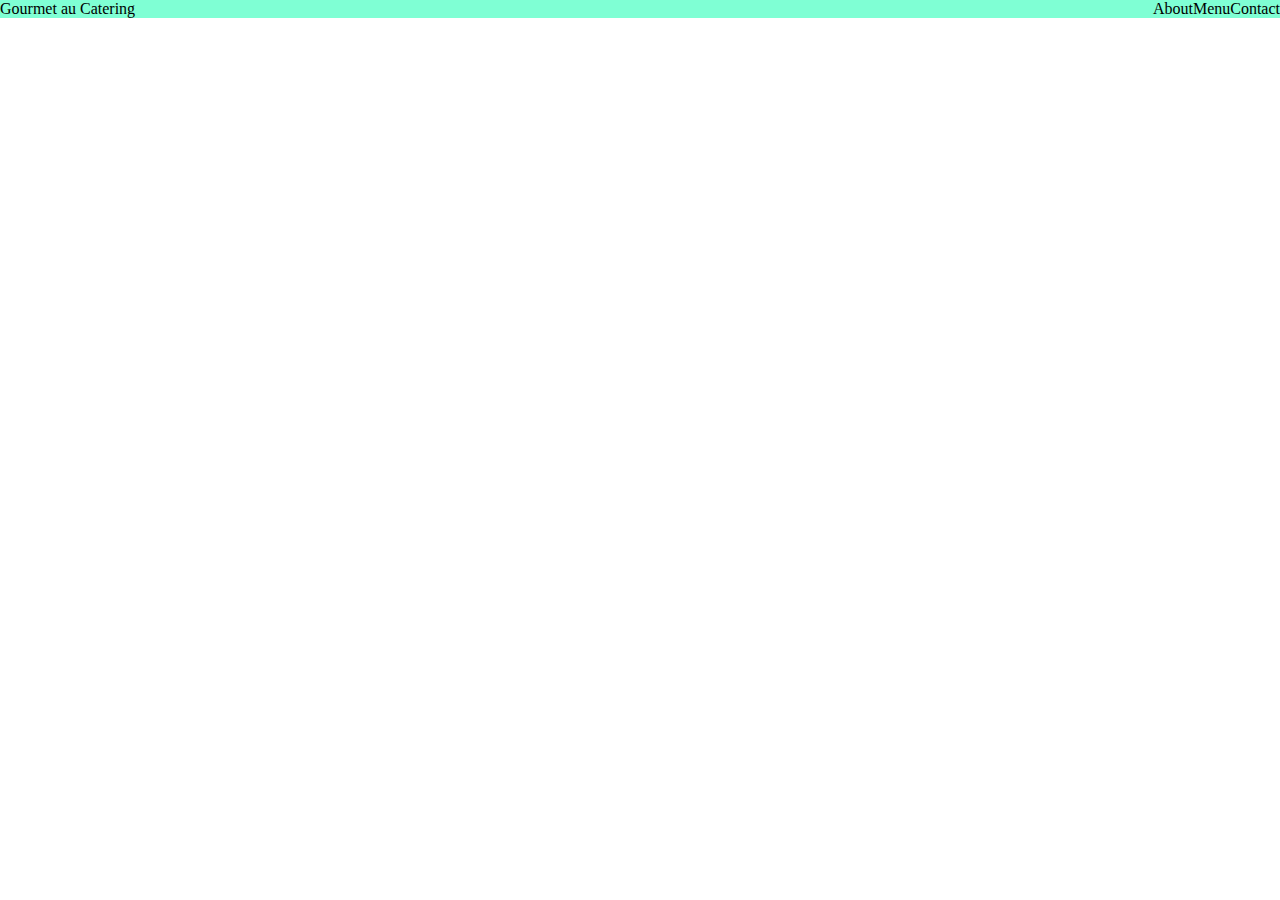
==== index.html @ e1dae49d "font 적용" ====
<!DOCTYPE html>
<html lang="ko">
<head>
	<meta charset="UTF-8">
	<meta name="viewport" content="width=device-width, initial-scale=1.0">
	<meta http-equiv="X-UA-Compatible" content="ie=edge">
	<title>Catering</title>
	<link href="https://stackpath.bootstrapcdn.com/font-awesome/4.7.0/css/font-awesome.min.css" rel="stylesheet">
	<link href="https://fonts.googleapis.com/css?family=Merriweather:300,400,700,900&display=swap" rel="stylesheet">
	<link rel="stylesheet" href="./css/base.css">
	<link rel="stylesheet" href="./css/index.css">
</head>
<body>

	<!-- HEADER -->
	<header class="clear">
		<div class="logo fl">
			Gourmet au Catering
		</div>
		<nav class="nav-wrap fr">
			<div class="fl">About</div>
			<div class="fl">Menu</div>
			<div class="fl">Contact</div>
		</nav>
	</header>

	<!-- MAIN Banner -->
	<main>

	</main>

	<!-- ABOUT -->
	<section>

	</section>

	<!-- MENU -->
	<section>

	</section>

	<!-- CONTACT -->
	<section>

	</section>

	<!-- FOOTER -->
	<footer>

	</footer>
</body>
</html>
---- css/base.css ----
* {
	margin: 0;
	padding: 0;
	box-sizing: border-box;
}

ul, ol, dl {
	list-style: none;
}

img {
	/* display: block; */
	vertical-align: bottom;
}

.clear:after, .clearfix:after {
	clear: both;
	content: "";
	display: block;
}

.img {
	width: 100%;
}

.tl {
	text-align: left;
}
.tr {
	text-align: right;
}
.tc {
	text-align: center;
}
.btn-black {
	background-color: #111;
	color: #f1f1f1;
	padding: 8px 12px;
	border: none;
}
.btn-black:hover {
	background-color: #f1f1f1;
	color: #111;
}

.fl {
	float: left;
}
.fr {
	float: right;
}
---- css/index.css ----
/* 공통사항 */
.wrap {
	max-width: 1100px;
	margin: 0 auto;
}

/* HEADER */
header {
	background-color: aquamarine;
}

/* MAIN */


/* SECTION - ABOUT */


/* SECTION - MENU */


/* SECTION - CONTACT */


/* FOOTER */
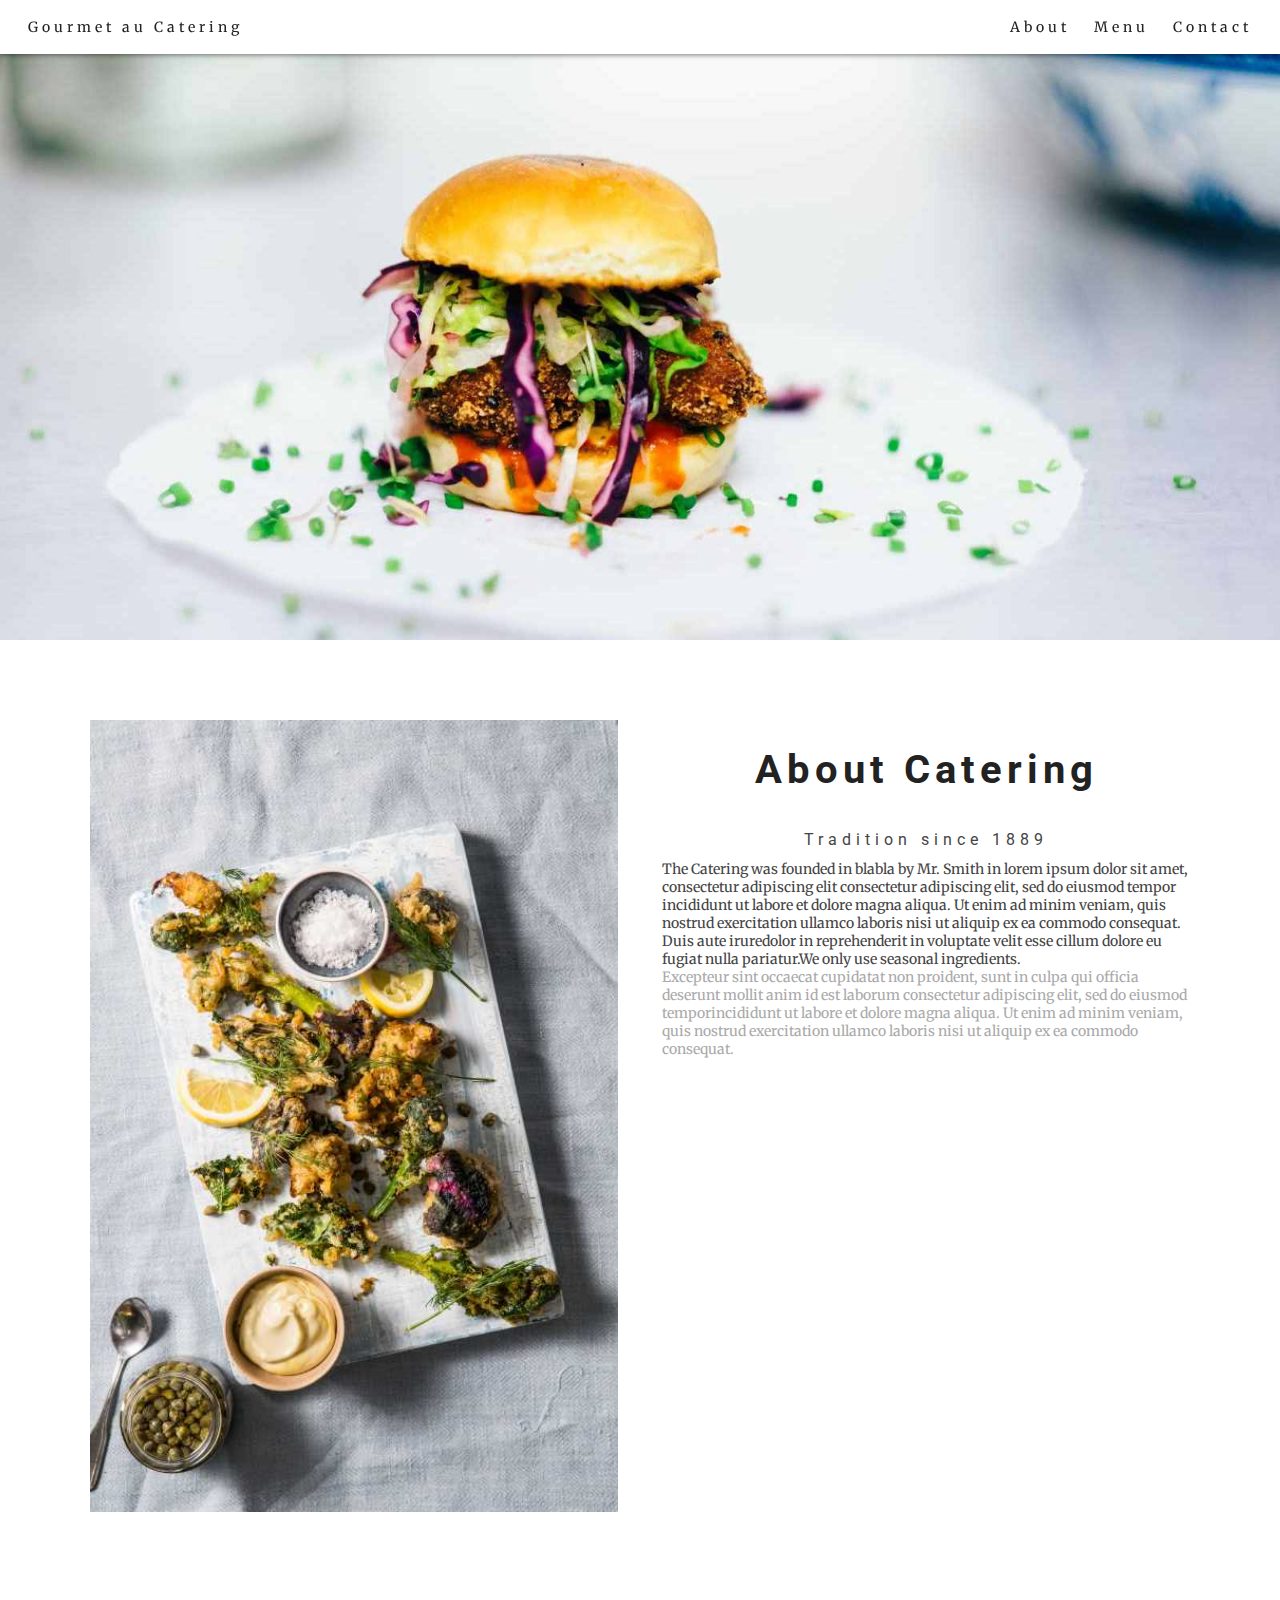
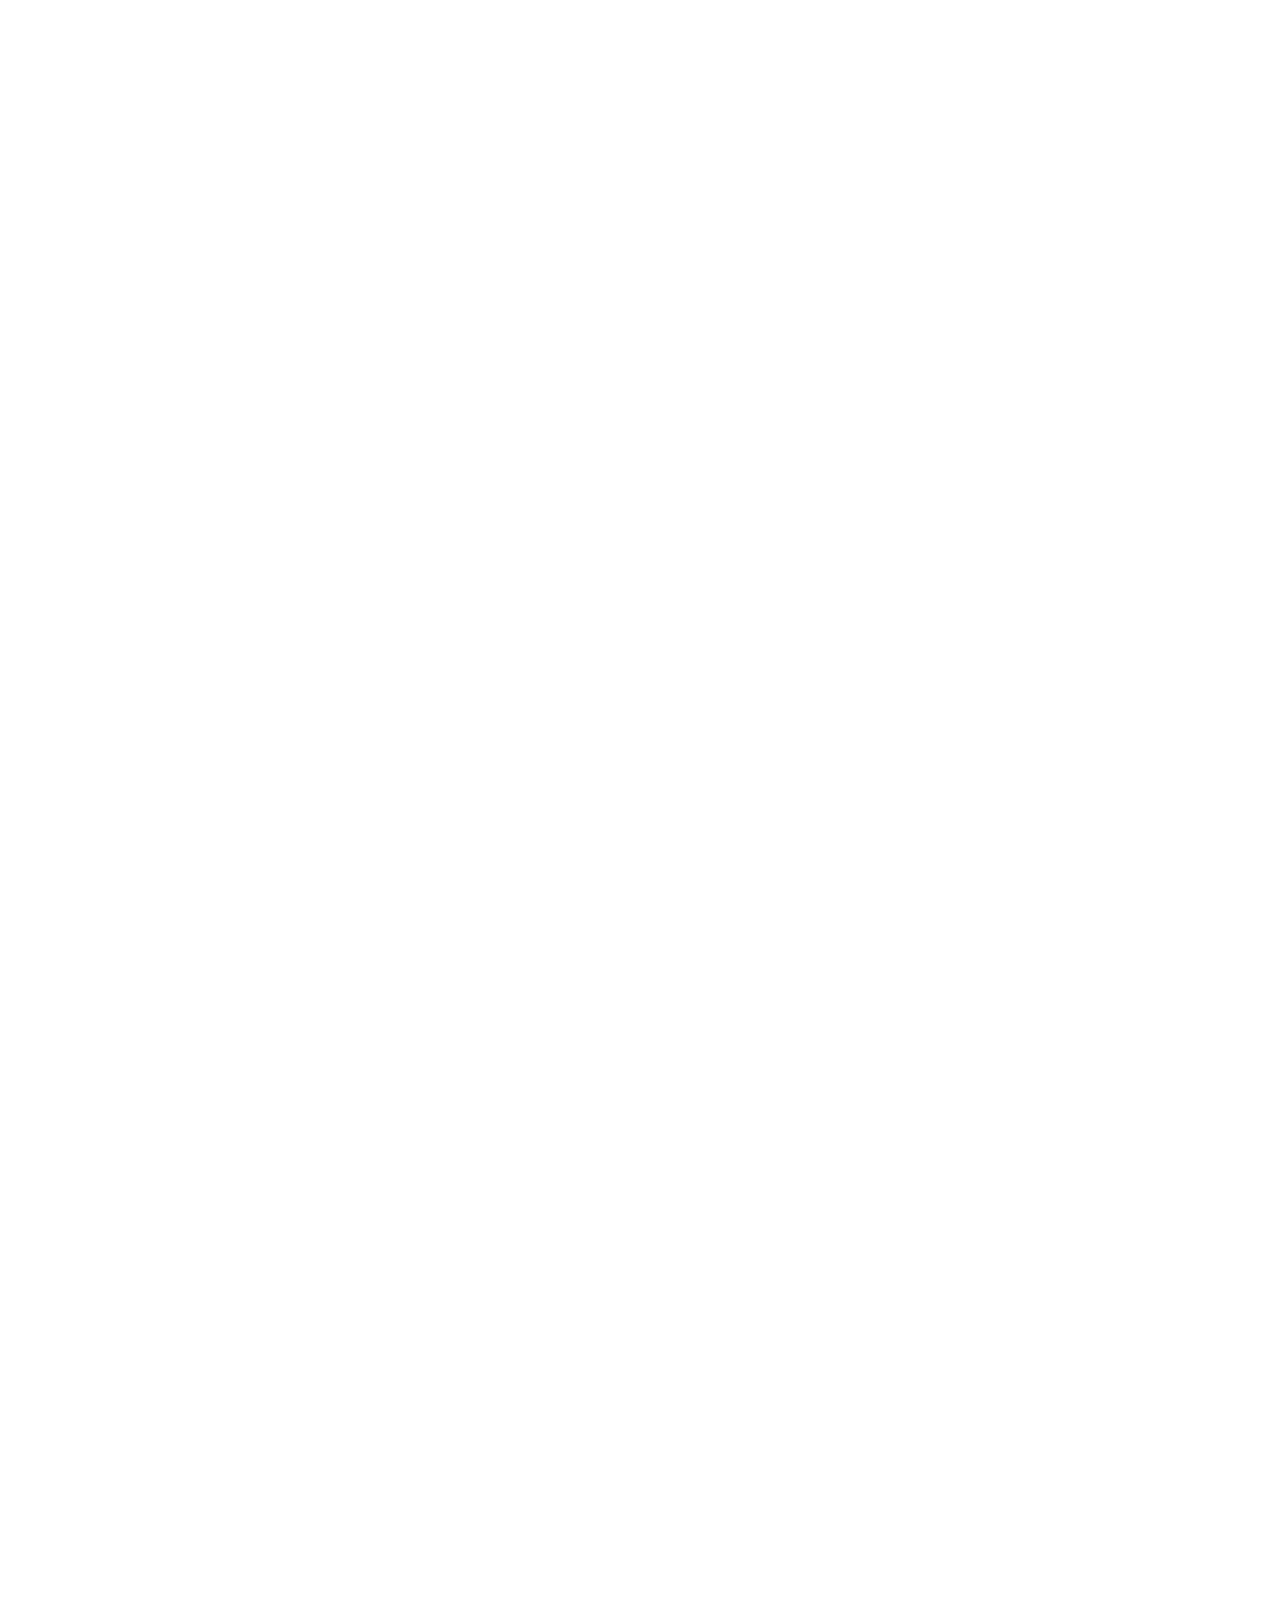
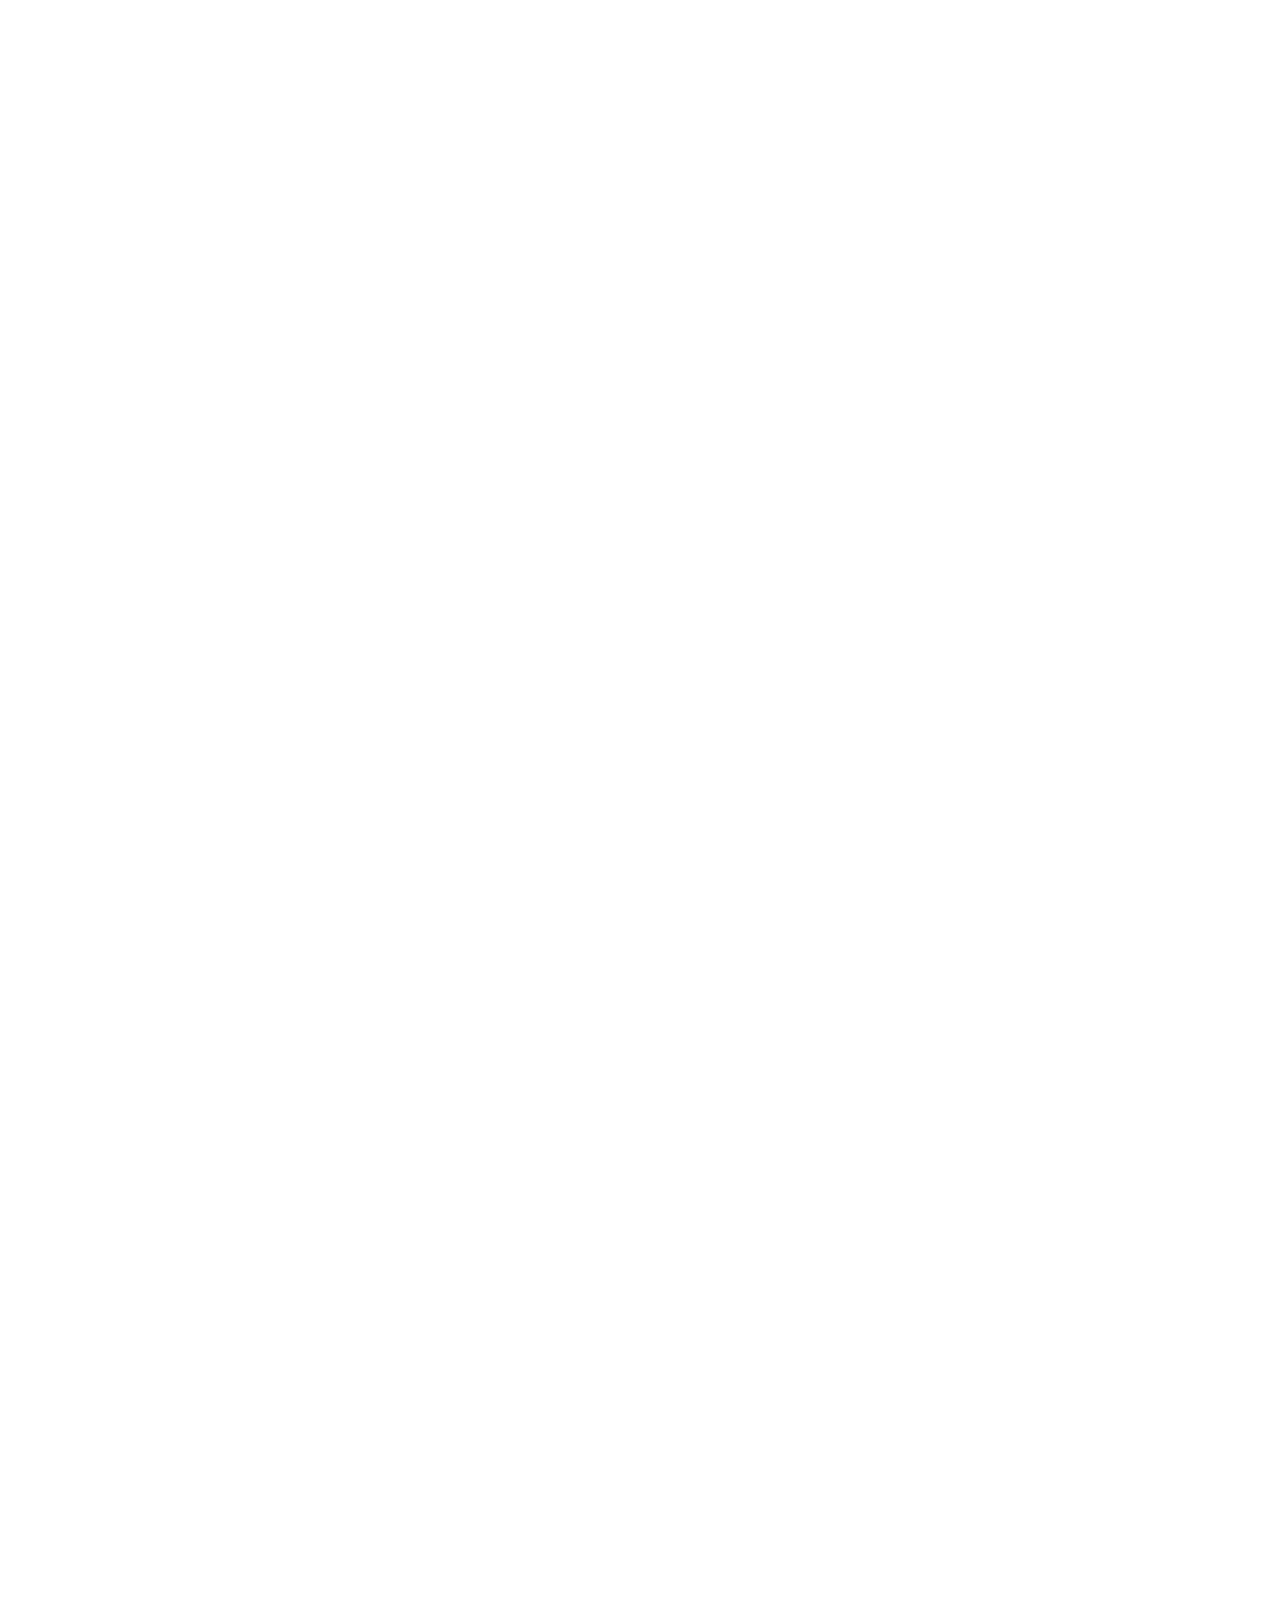
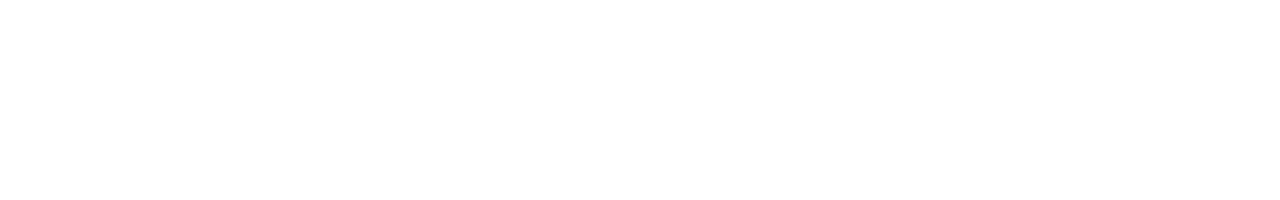
==== commit 8316a6b3: "about" ====
--- a/index.html
+++ b/index.html
@@ -6,7 +6,8 @@
 	<meta http-equiv="X-UA-Compatible" content="ie=edge">
 	<title>Catering</title>
 	<link href="https://stackpath.bootstrapcdn.com/font-awesome/4.7.0/css/font-awesome.min.css" rel="stylesheet">
-	<link href="https://fonts.googleapis.com/css?family=Merriweather:300,400,700,900&display=swap" rel="stylesheet">
+	<link href="https://fonts.googleapis.com/css?family=Merriweather:300,400,700&display=swap" rel="stylesheet">
+	<link href="https://fonts.googleapis.com/css?family=Roboto:300,400,700&display=swap" rel="stylesheet">
 	<link rel="stylesheet" href="./css/base.css">
 	<link rel="stylesheet" href="./css/index.css">
 </head>
@@ -25,13 +26,23 @@
 	</header>
 
 	<!-- MAIN Banner -->
-	<main>
-
+	<main class="tc">
+		<img src="./img/hamburger.jpg" alt="메인배너" class="mimg">
 	</main>
 
 	<!-- ABOUT -->
-	<section>
-
+	<section class="about-wrap">
+		<div class="wrap clear">
+			<div class="fl">
+				<img src="./img/tablesetting.jpg" alt="그림" class="img">
+			</div>
+			<div class="fr">
+				<h2>About Catering</h2>
+				<h3>Tradition since 1889</h3>
+				<p class="grey-darker">The Catering was founded in blabla by Mr. Smith in lorem ipsum dolor sit amet, consectetur adipiscing elit consectetur adipiscing elit, sed do eiusmod tempor incididunt ut labore et dolore magna aliqua. Ut enim ad minim veniam, quis nostrud exercitation ullamco laboris nisi ut aliquip ex ea commodo consequat. Duis aute iruredolor in reprehenderit in voluptate velit esse cillum dolore eu fugiat nulla pariatur.We only use seasonal ingredients.</p>
+				<p class="grey-light">Excepteur sint occaecat cupidatat non proident, sunt in culpa qui officia deserunt mollit anim id est laborum consectetur adipiscing elit, sed do eiusmod temporincididunt ut labore et dolore magna aliqua. Ut enim ad minim veniam, quis nostrud exercitation ullamco laboris nisi ut aliquip ex ea commodo consequat.</p>
+			</div>
+		</div>
 	</section>
 
 	<!-- MENU -->
--- a/css/base.css
+++ b/css/base.css
@@ -1,3 +1,4 @@
+/* TAG 적용 */
 * {
 	margin: 0;
 	padding: 0;
@@ -13,16 +14,31 @@
 	vertical-align: bottom;
 }
 
+
+/* float, Clearfix */
 .clear:after, .clearfix:after {
 	clear: both;
 	content: "";
 	display: block;
 }
+.fl {
+	float: left;
+}
+.fr {
+	float: right;
+}
 
+
+/* 반응형 이미지 */
 .img {
 	width: 100%;
 }
+.mimg {
+	max-width: 100%;
+}
 
+
+/* 글자정렬 */
 .tl {
 	text-align: left;
 }
@@ -32,6 +48,18 @@
 .tc {
 	text-align: center;
 }
+
+/* 글자색상 */
+.grey-black {color: #222;}
+.grey-darker {color: #444;}
+.grey-dark {color: #666;}
+.grey {color: #888;}
+.grey-light {color: #aaa;}
+.grey-lighter {color: #ccc;}
+.grey-white {color: #f1f1f1;}
+
+
+/* 버튼세트 */
 .btn-black {
 	background-color: #111;
 	color: #f1f1f1;
@@ -43,9 +71,3 @@
 	color: #111;
 }
 
-.fl {
-	float: left;
-}
-.fr {
-	float: right;
-}--- a/css/index.css
+++ b/css/index.css
@@ -1,18 +1,63 @@
 /* 공통사항 */
+body {
+	font-family: 'Merriweather', serif;
+	font-size: 14px;
+	color: #222;
+	height: 5000px;
+}
+
 .wrap {
 	max-width: 1100px;
 	margin: 0 auto;
 }
 
+h2, h3 {
+	font-family: 'Roboto', sans-serif;
+	line-height: 2.5;
+	letter-spacing: 5px;
+	text-align: center;
+}
+h2 {
+	font-size: 40px;
+}
+h3 {
+	font-weight: normal;
+	font-size: 16px;
+	color: #444;
+}
+
 /* HEADER */
 header {
-	background-color: aquamarine;
+	width: 100%;
+	position: fixed;
+	padding: 8px 16px;
+	background-color: #fff;
+	box-shadow: 0 1px 5px rgba(0, 0, 0, 0.5);
 }
+
+header > .logo,
+header > .nav-wrap > div {
+	padding: 10px 12px;
+	cursor: pointer;
+	letter-spacing: 4px;
+}
+
+header > .logo:hover,
+header > .nav-wrap > div:hover {
+	background-color: #ccc;
+}
+
 
 /* MAIN */
 
 
 /* SECTION - ABOUT */
+.about-wrap {
+	padding: 80px 0;
+}
+.about-wrap > .wrap > div {
+	width: 48%;
+}
 
 
 /* SECTION - MENU */
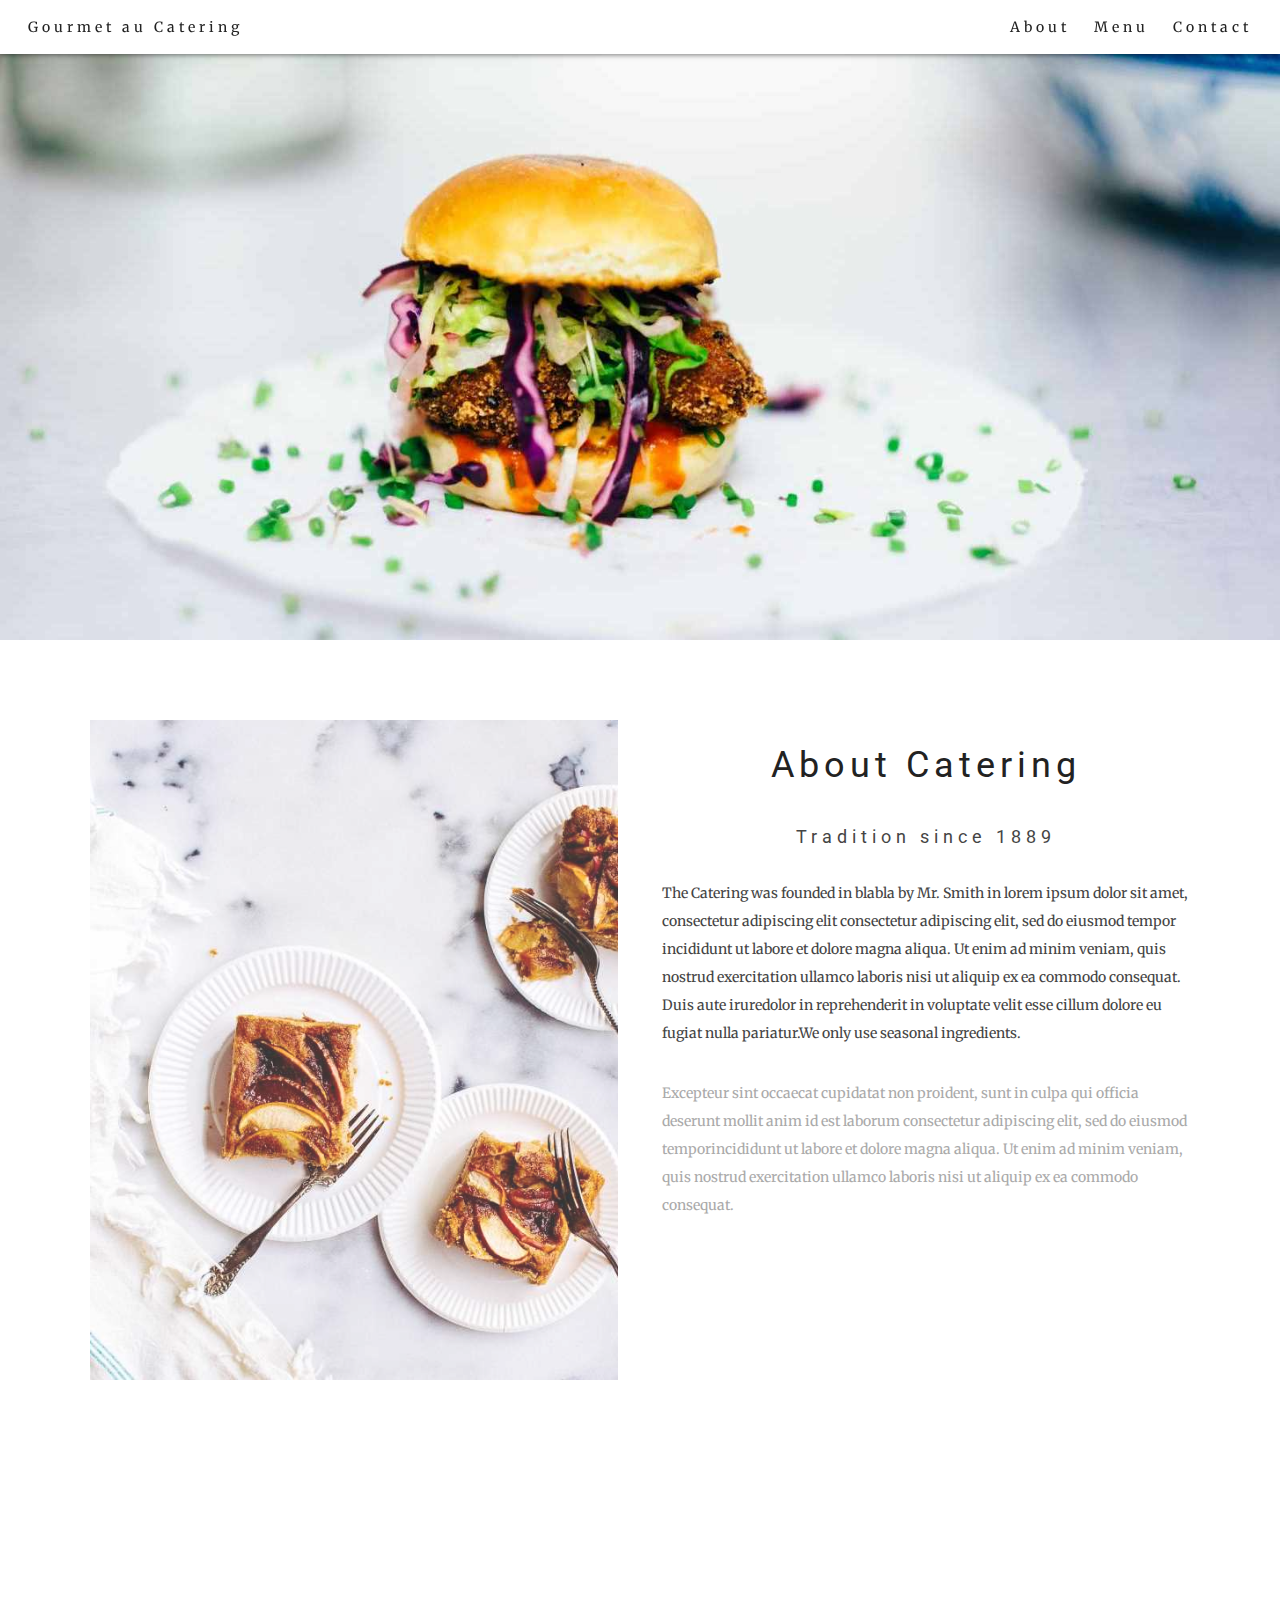
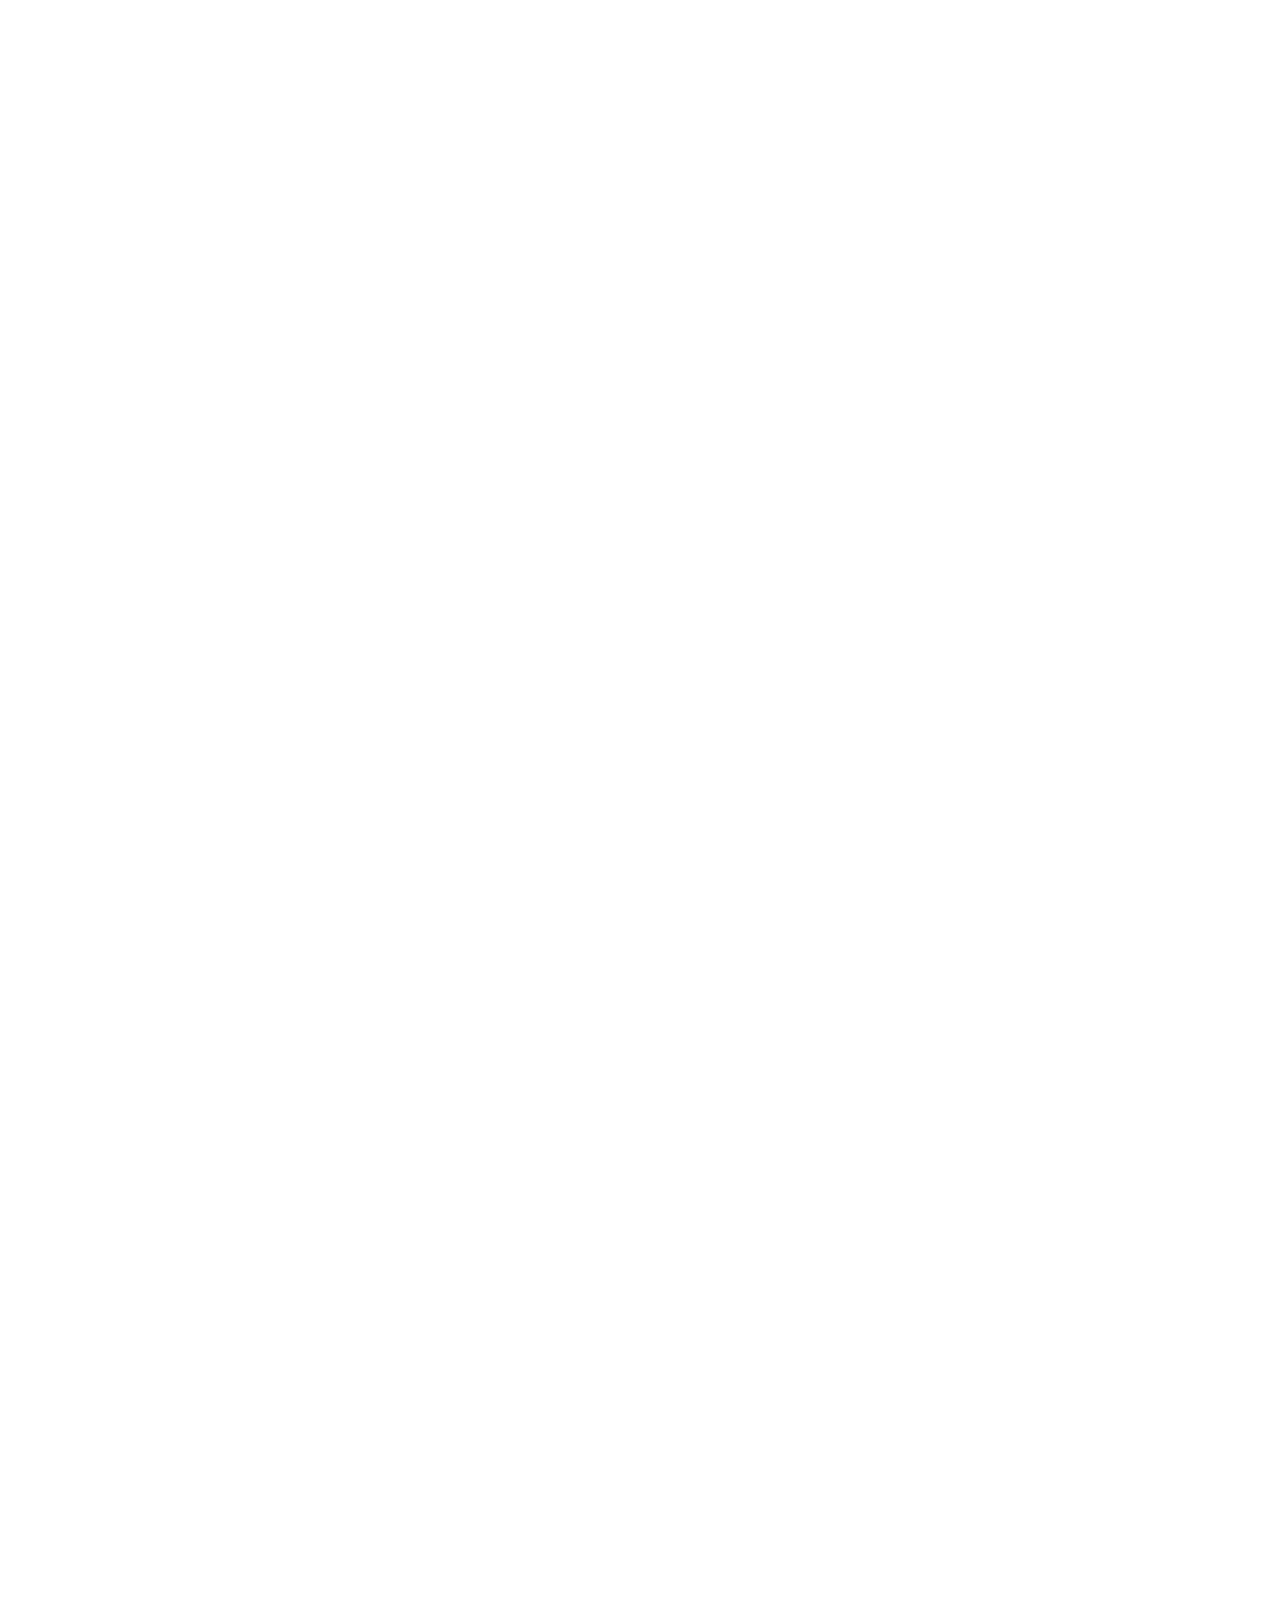
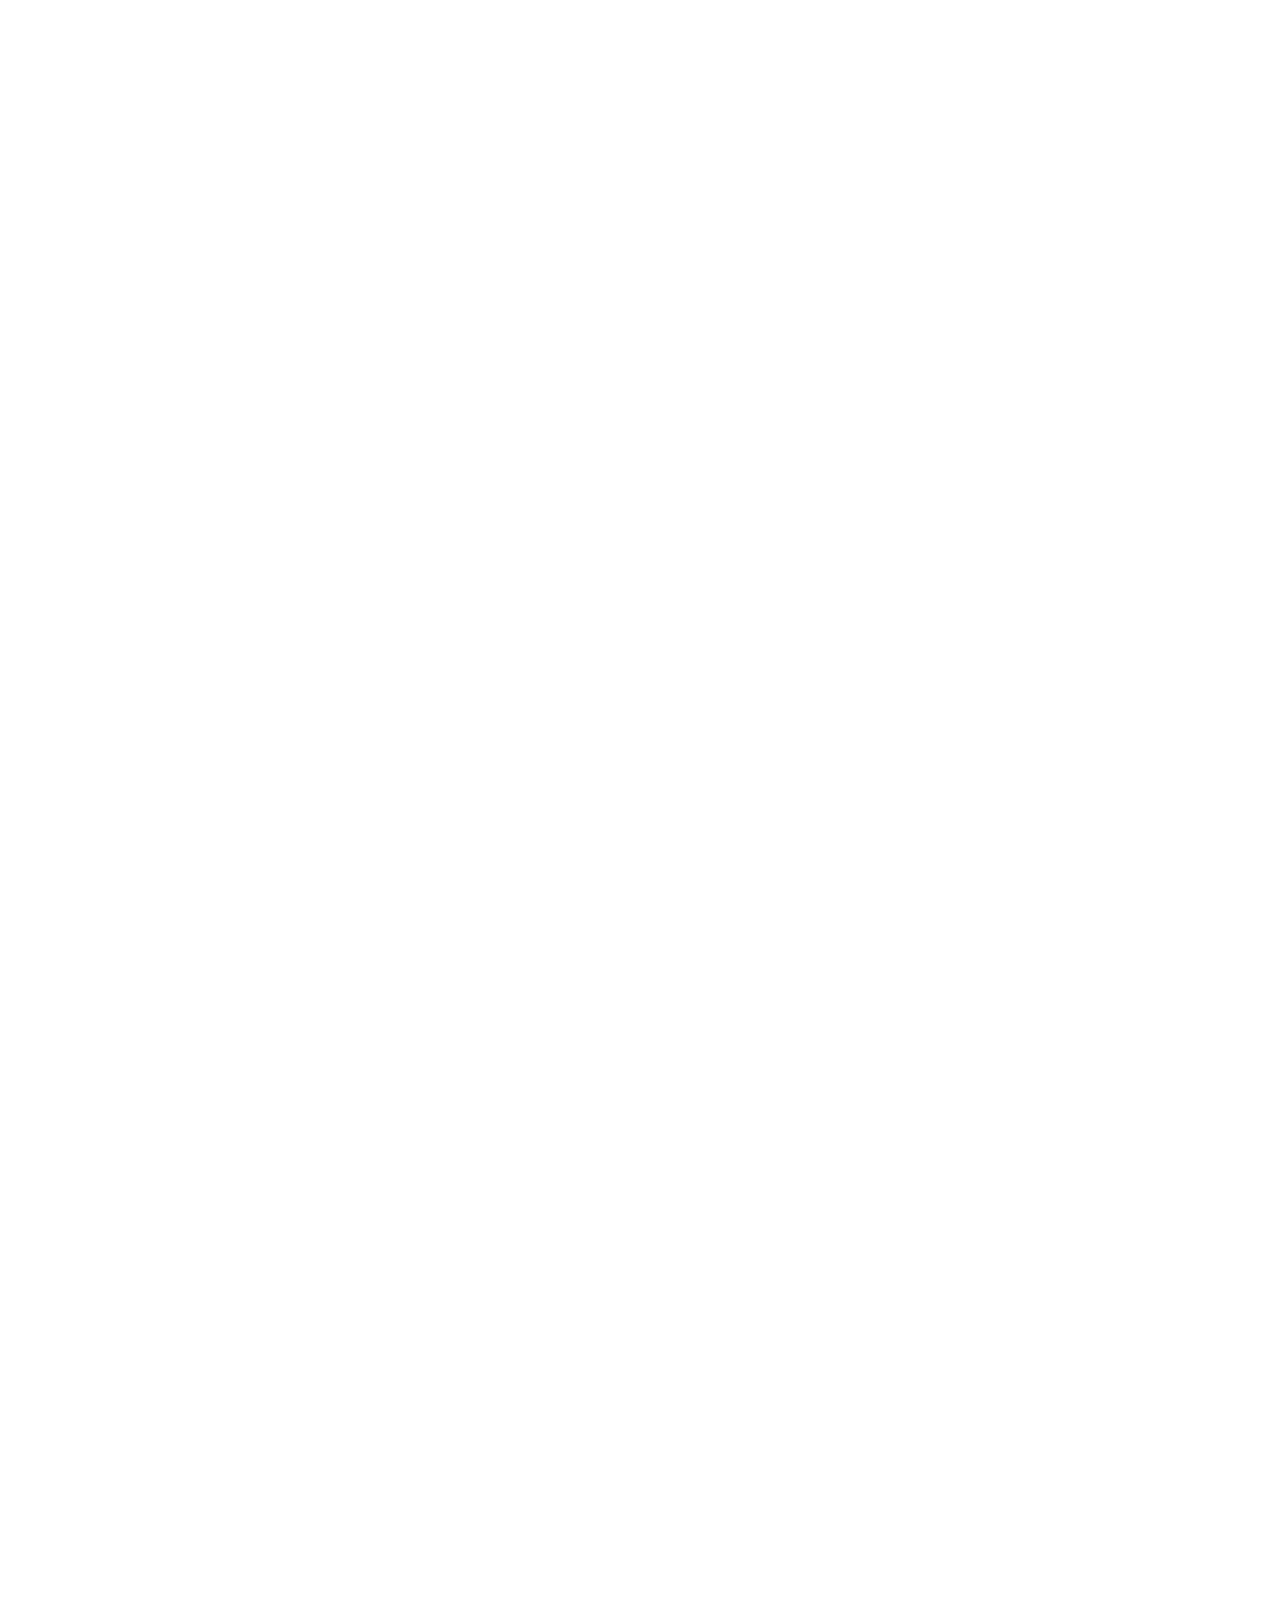
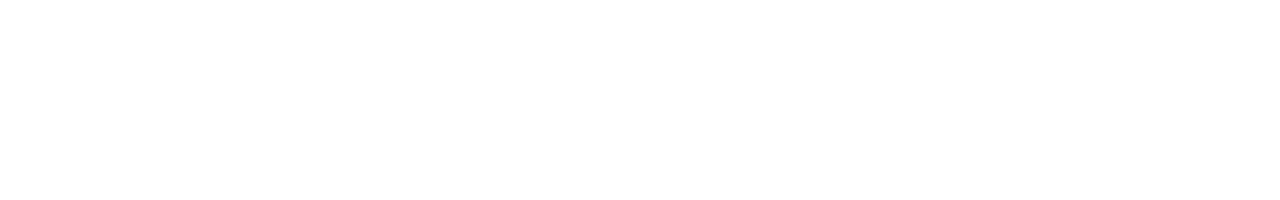
==== commit 36d8db8c: "about 완성" ====
--- a/index.html
+++ b/index.html
@@ -34,7 +34,7 @@
 	<section class="about-wrap">
 		<div class="wrap clear">
 			<div class="fl">
-				<img src="./img/tablesetting.jpg" alt="그림" class="img">
+				<img src="./img/tablesetting2.jpg" alt="그림" class="img">
 			</div>
 			<div class="fr">
 				<h2>About Catering</h2>
--- a/css/index.css
+++ b/css/index.css
@@ -13,17 +13,22 @@
 
 h2, h3 {
 	font-family: 'Roboto', sans-serif;
-	line-height: 2.5;
+	text-align: center;
+	font-weight: normal;
 	letter-spacing: 5px;
-	text-align: center;
 }
 h2 {
-	font-size: 40px;
+	padding: 24px 0;
+	font-size: 36px;
 }
 h3 {
-	font-weight: normal;
-	font-size: 16px;
+	padding: 16px 0;
+	font-size: 18px;
 	color: #444;
+}
+p {
+	padding: 16px 0;
+	line-height: 2;
 }
 
 /* HEADER */
@@ -58,6 +63,9 @@
 .about-wrap > .wrap > div {
 	width: 48%;
 }
+.about-wrap img {
+	opacity: 0.8;
+}
 
 
 /* SECTION - MENU */
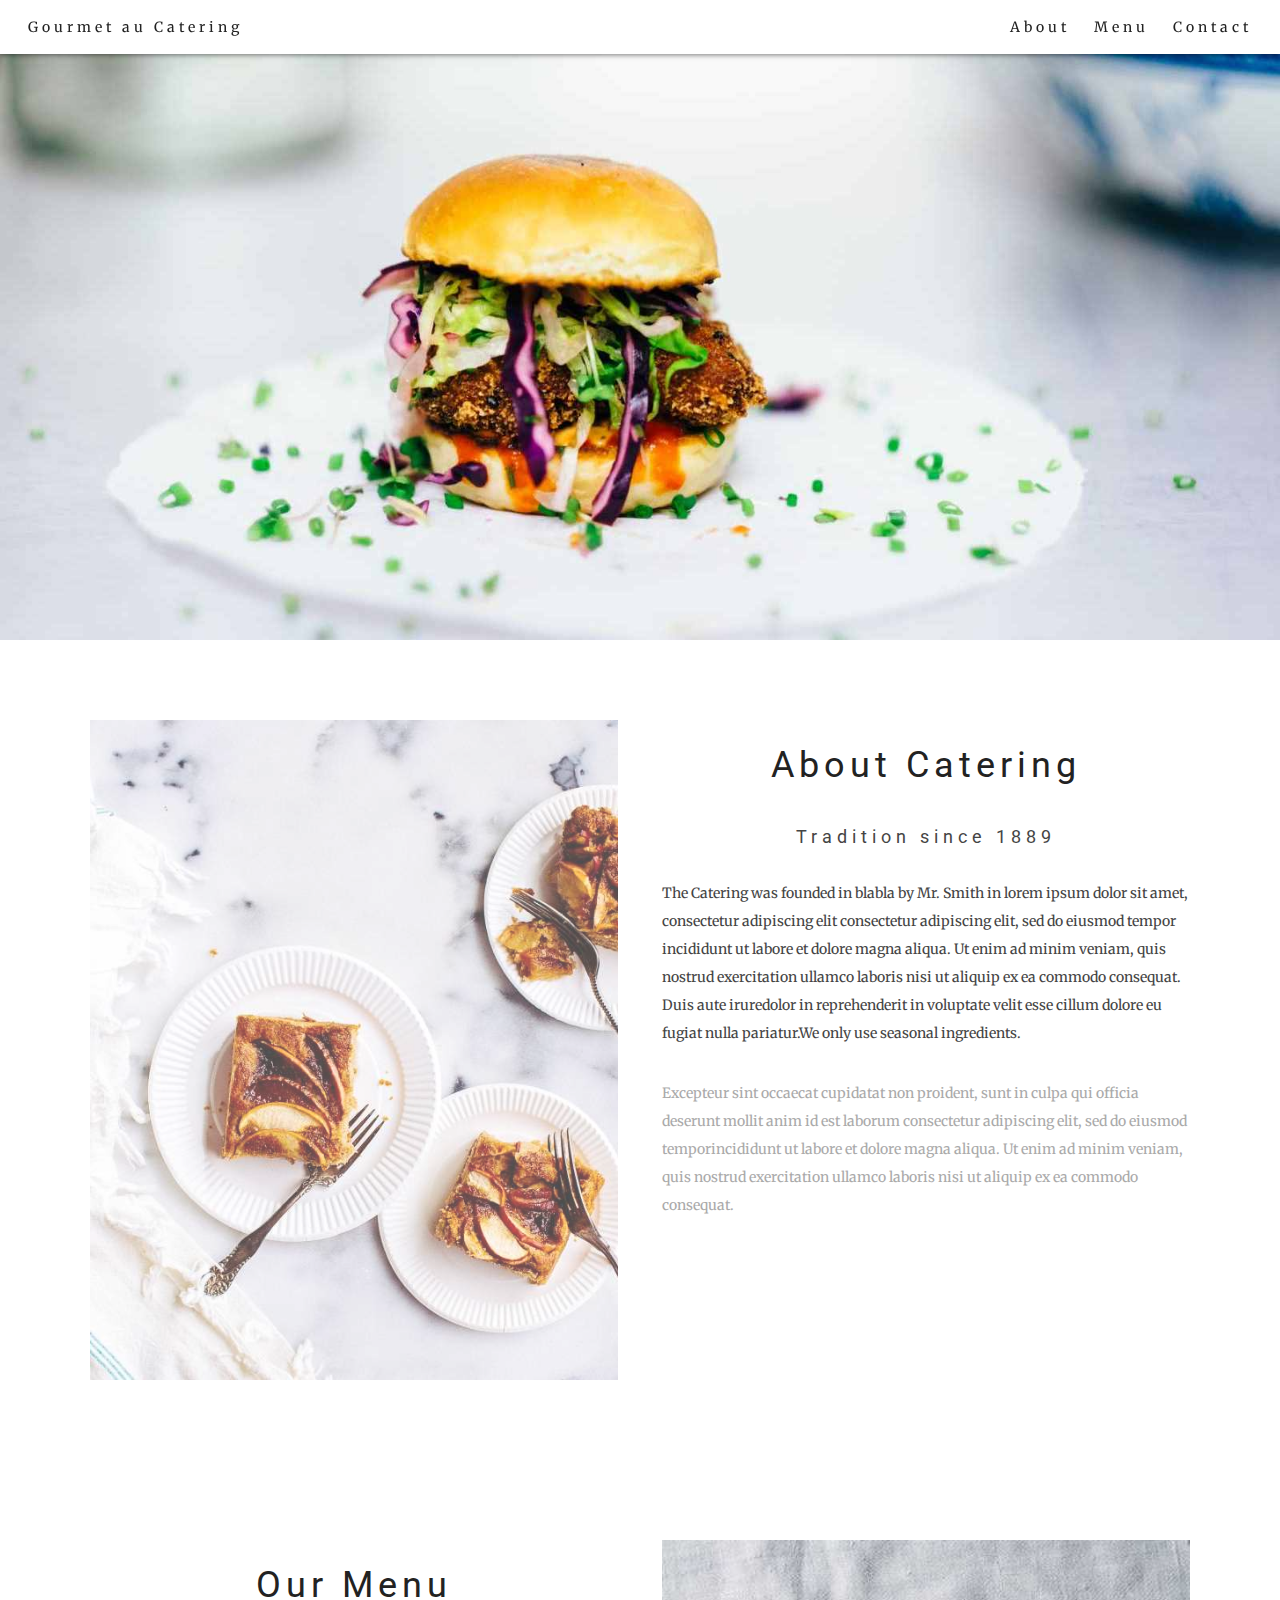
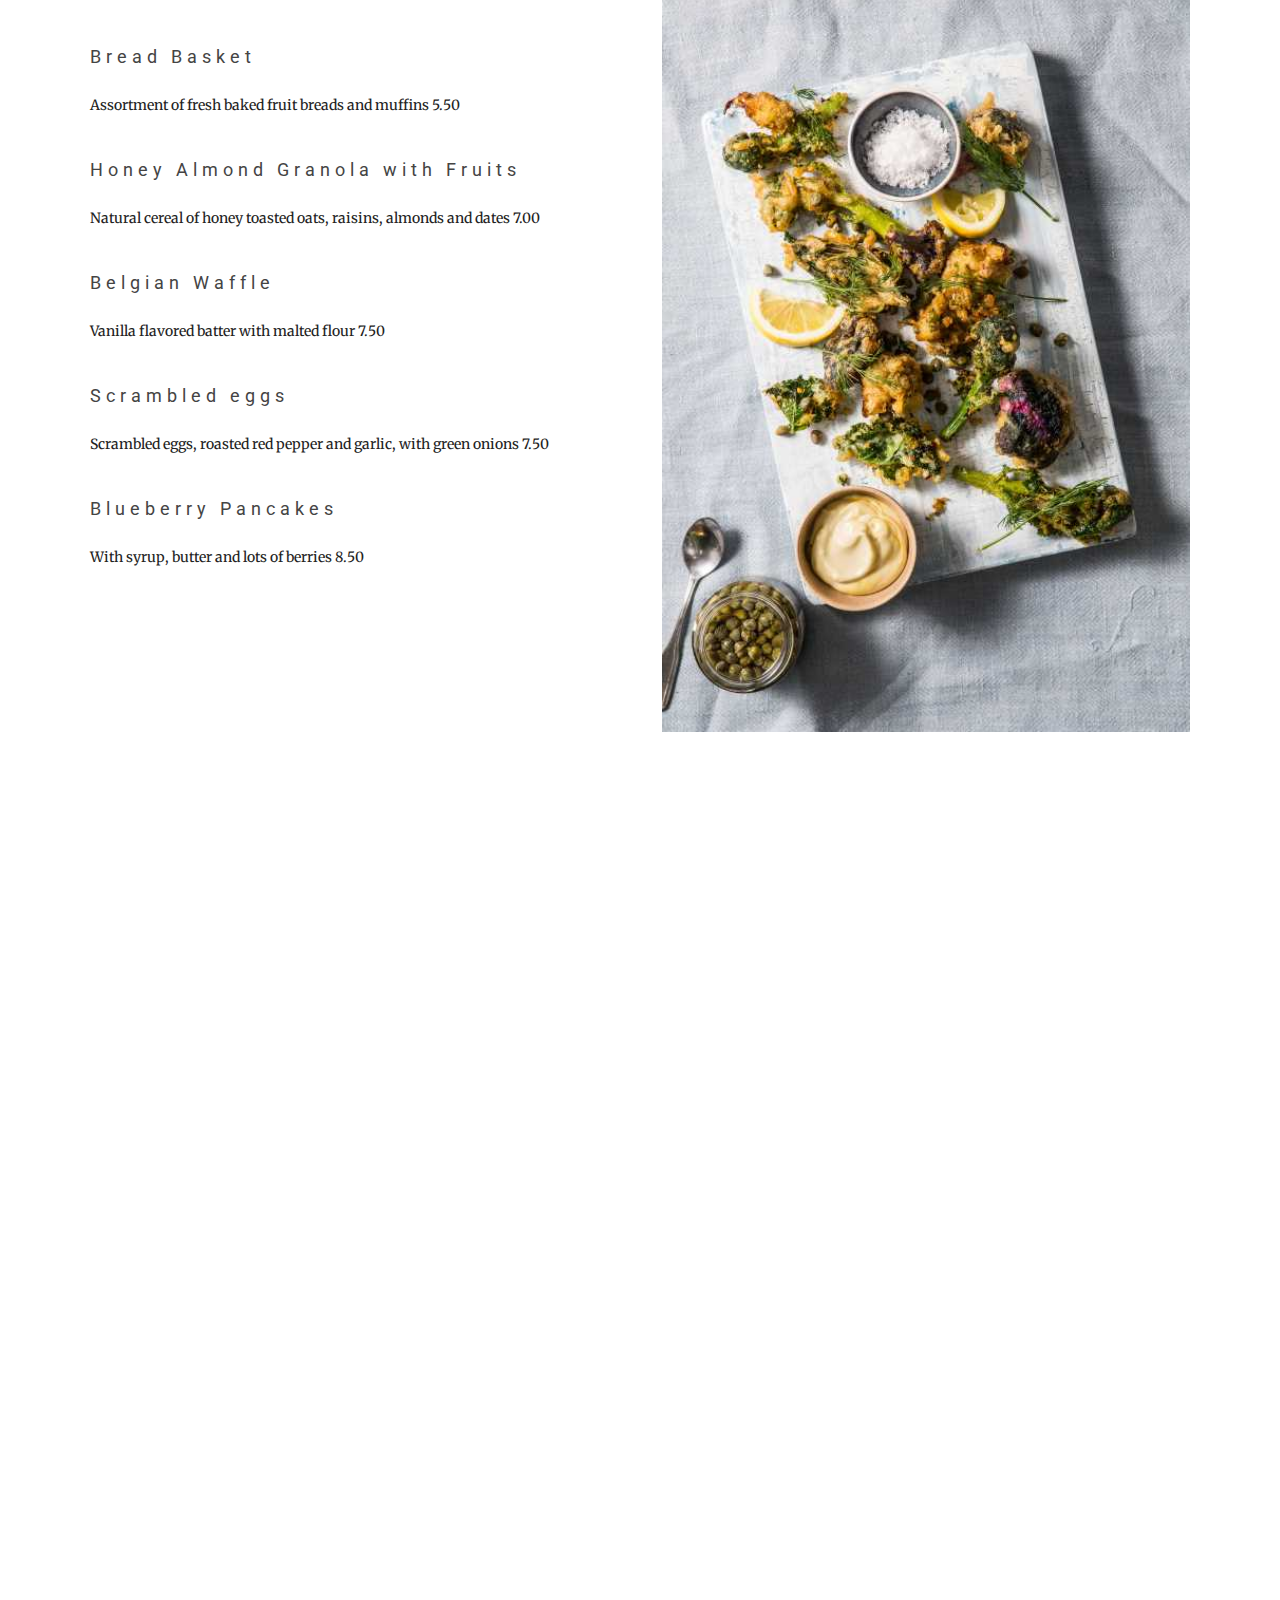
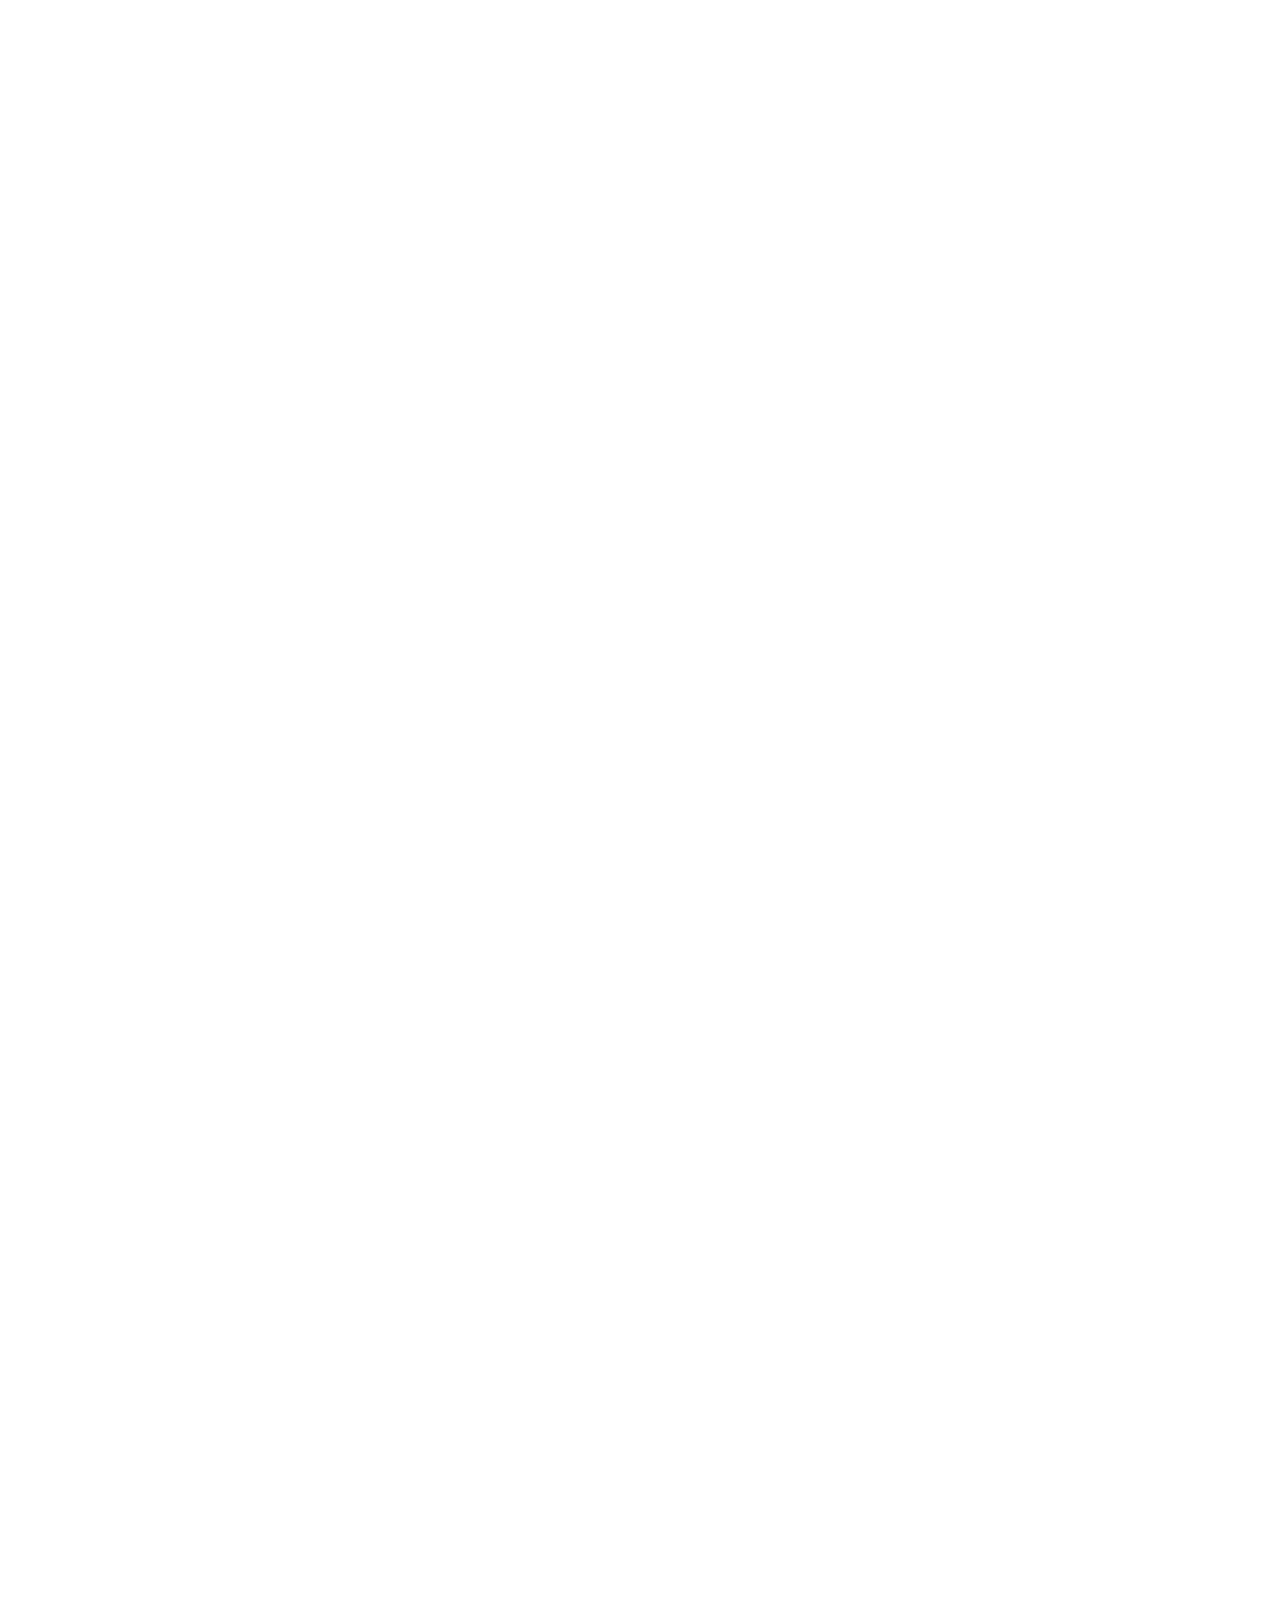
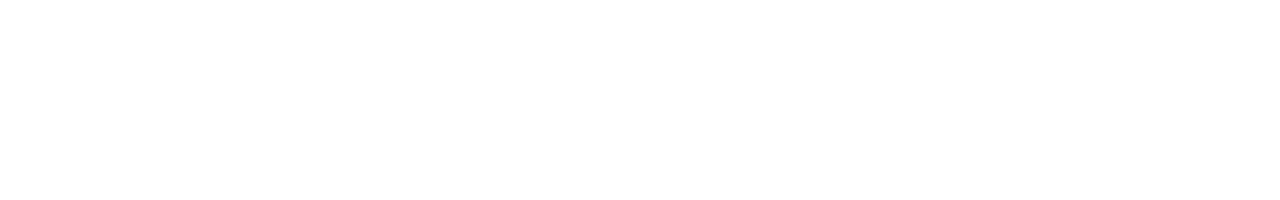
==== commit 965cf837: "menu 완성" ====
--- a/index.html
+++ b/index.html
@@ -46,8 +46,37 @@
 	</section>
 
 	<!-- MENU -->
-	<section>
-
+	<section class="menu-wrap">
+		<div class="wrap clear">
+			<div class="fl">
+				<h2>Our Menu</h2>
+				<ul class="menus">
+					<li>
+						<h3>Bread Basket</h3>
+						<p>Assortment of fresh baked fruit breads and muffins 5.50</p>
+					</li>
+					<li>
+						<h3>Honey Almond Granola with Fruits</h3>
+						<p>Natural cereal of honey toasted oats, raisins, almonds and dates 7.00</p>
+					</li>
+					<li>
+						<h3>Belgian Waffle</h3>
+						<p>Vanilla flavored batter with malted flour 7.50</p>
+					</li>
+					<li>
+						<h3>Scrambled eggs</h3>
+						<p>Scrambled eggs, roasted red pepper and garlic, with green onions 7.50</p>
+					</li>
+					<li>
+						<h3>Blueberry Pancakes</h3>
+						<p>With syrup, butter and lots of berries 8.50</p>
+					</li>
+				</ul>
+			</div>
+			<div class="fr">
+				<img src="./img/tablesetting.jpg" alt="사진" class="img">
+			</div>
+		</div>
 	</section>
 
 	<!-- CONTACT -->
--- a/css/index.css
+++ b/css/index.css
@@ -64,12 +64,29 @@
 	width: 48%;
 }
 .about-wrap img {
-	opacity: 0.8;
+	opacity: 0.7;
+}
+.about-wrap img:hover {
+	opacity: 1;
 }
 
 
 /* SECTION - MENU */
-
+.menu-wrap {
+	padding: 80px 0;
+}
+.menu-wrap > .wrap > div {
+	width: 48%;
+}
+.menu-wrap h3 {
+	text-align: left;
+}
+.menu-wrap li {
+	margin-bottom: 16px;
+}
+.menu-wrap p {
+	padding: 8px 0;
+}
 
 /* SECTION - CONTACT */
 
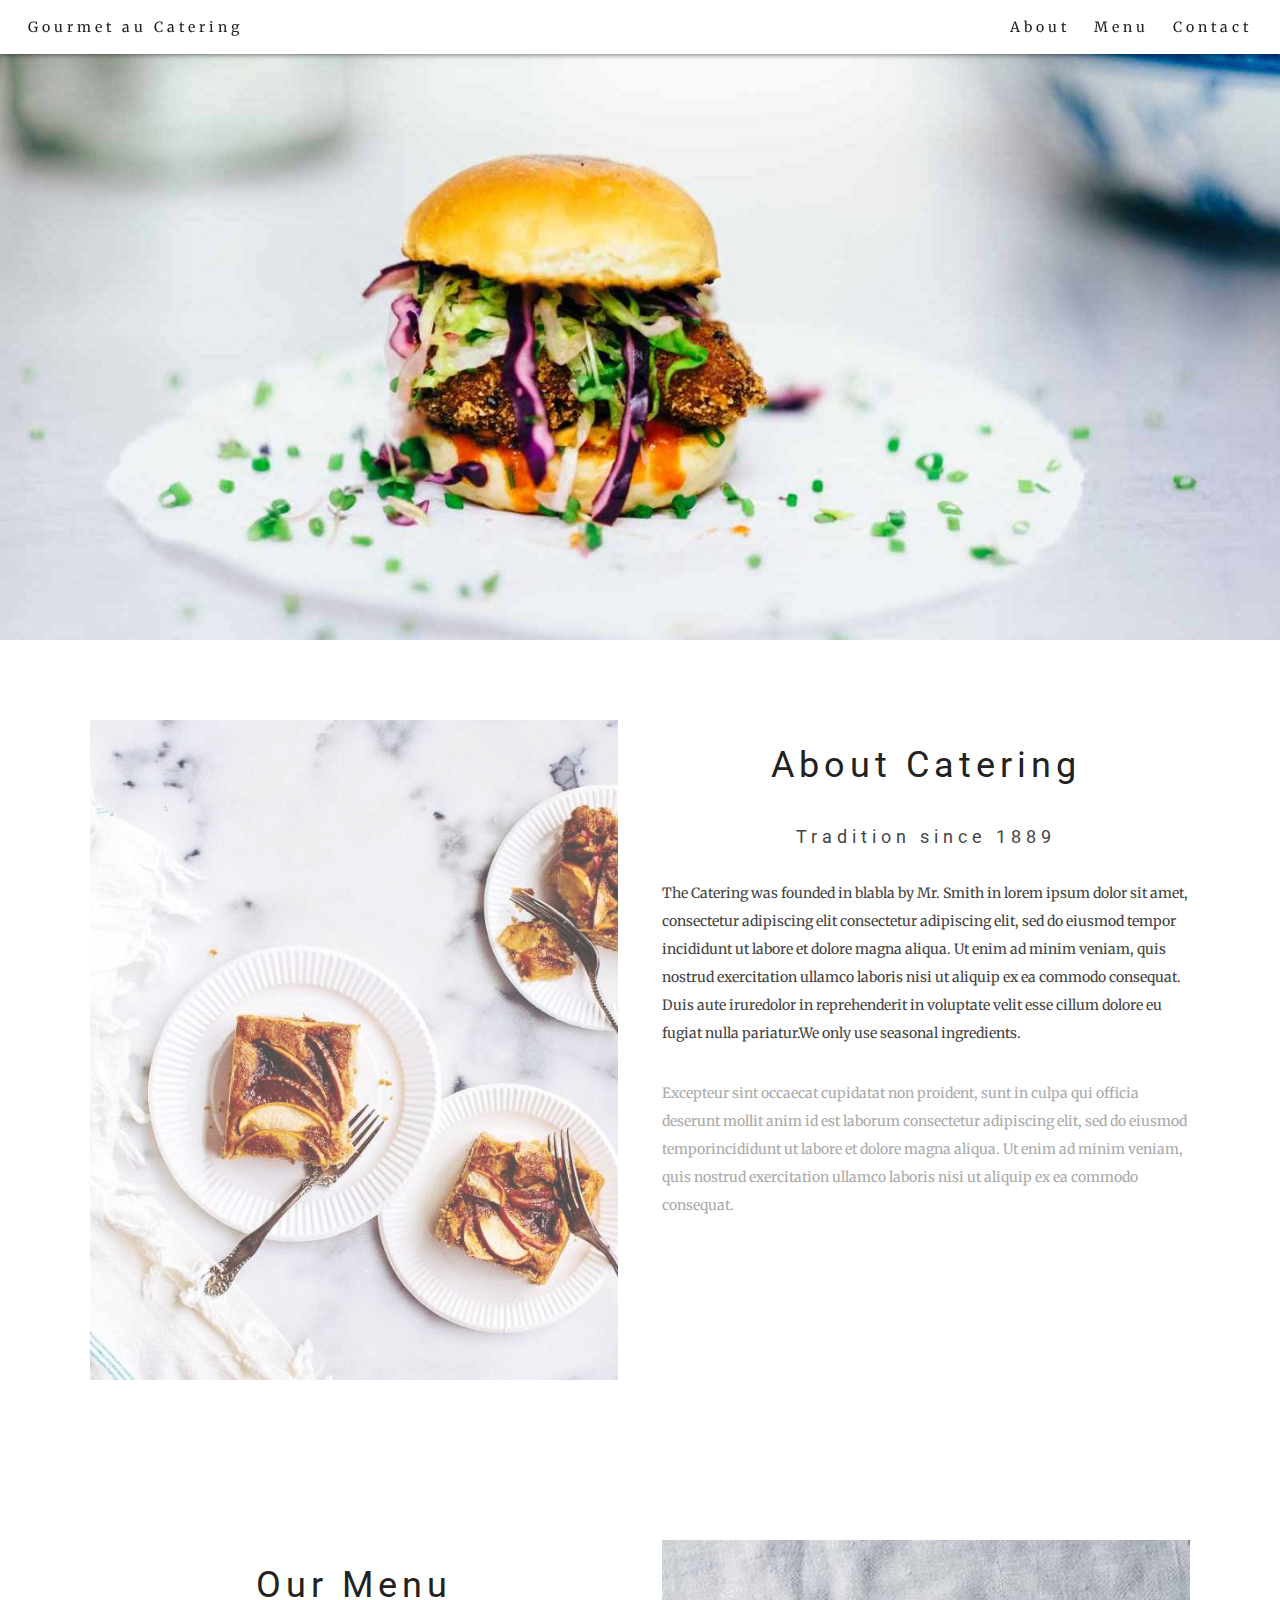
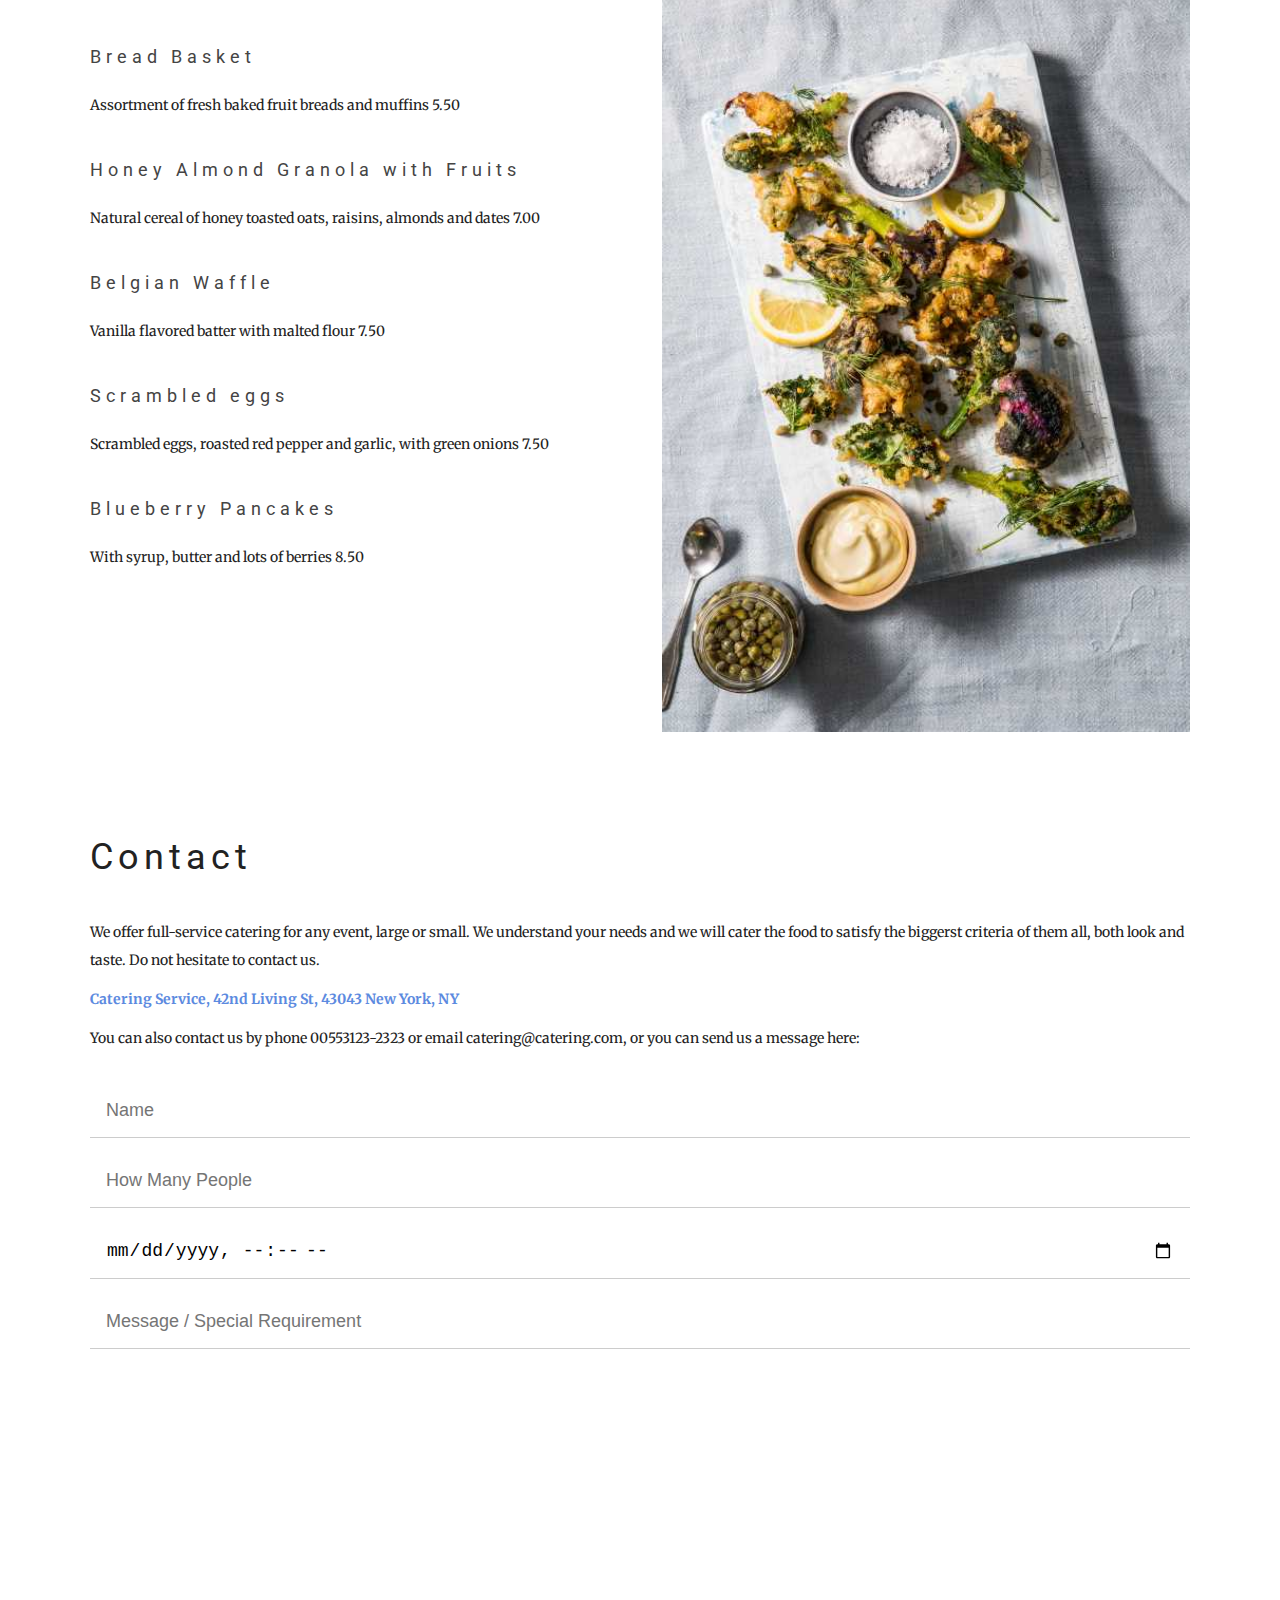
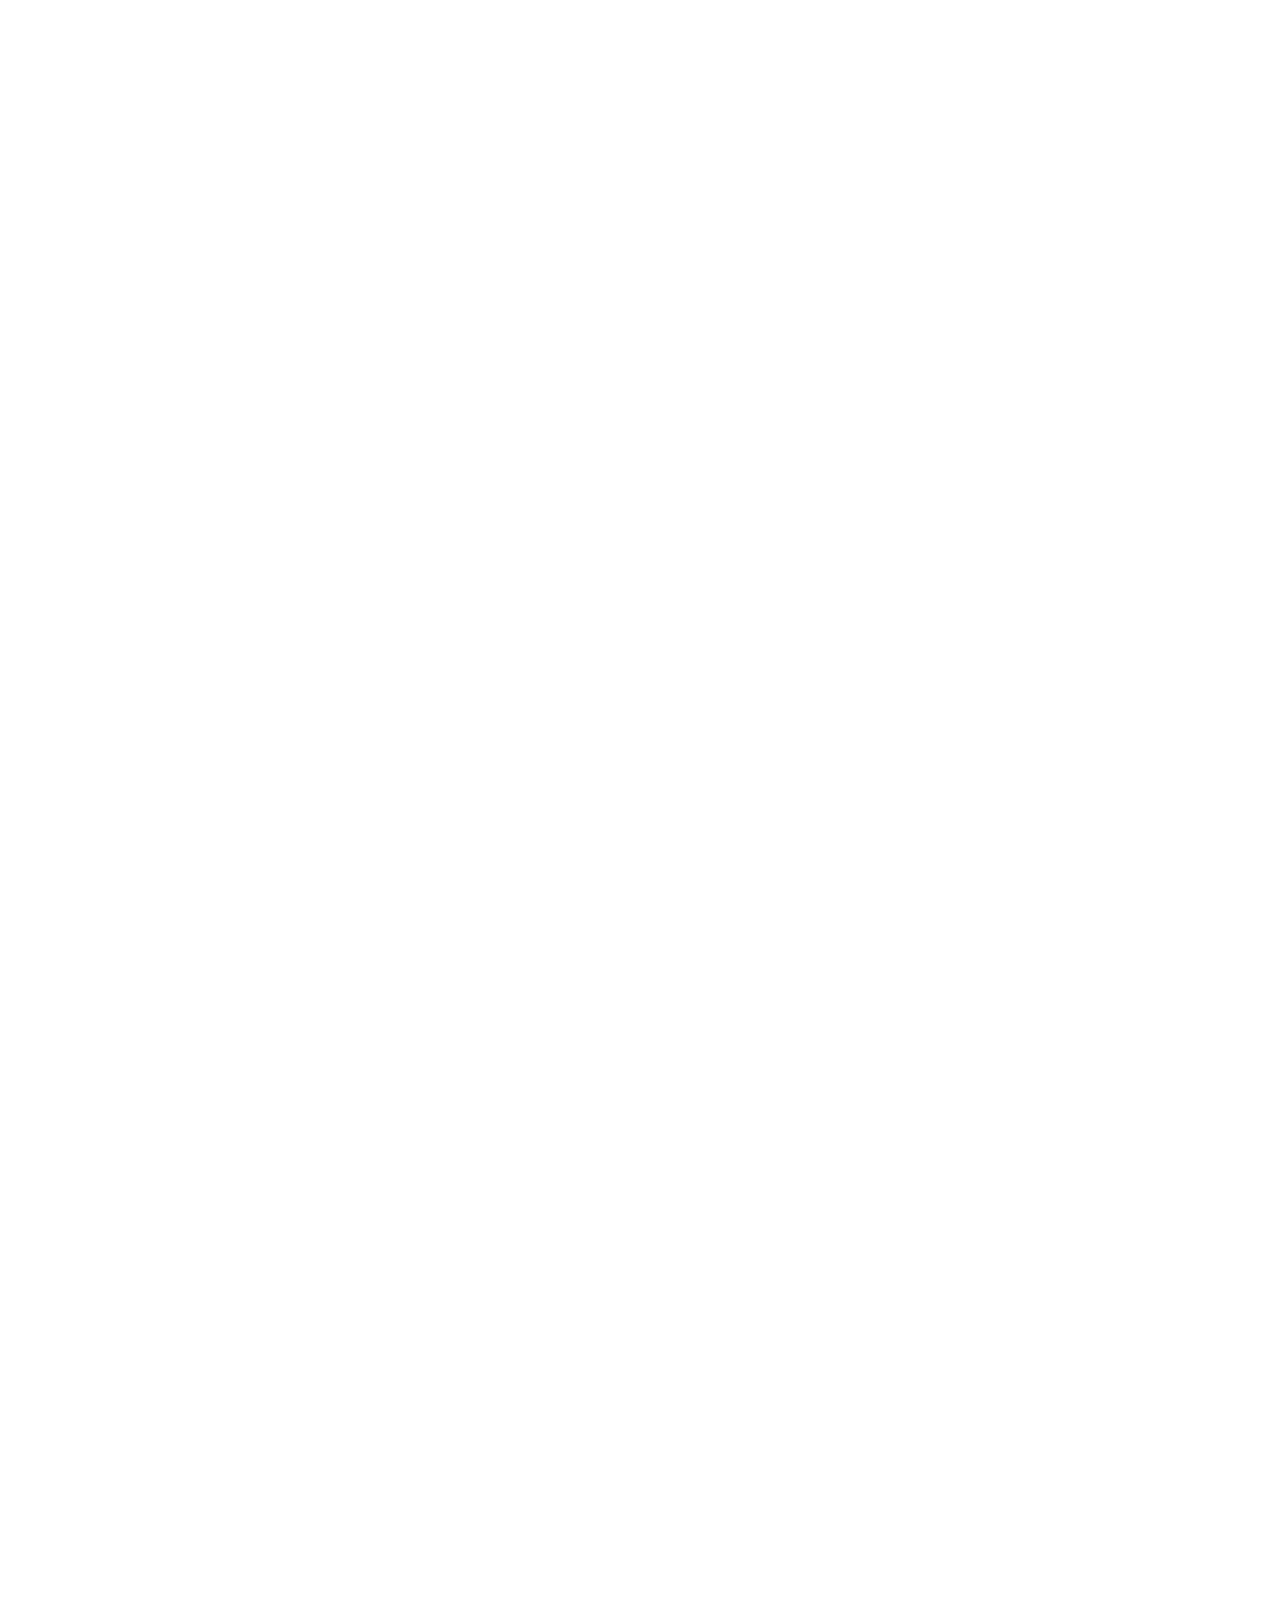
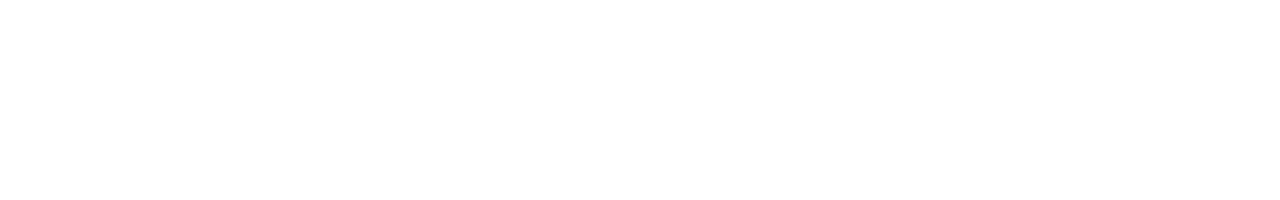
==== commit 59ab3658: "contact 이 거의 끝나감" ====
--- a/index.html
+++ b/index.html
@@ -1,5 +1,6 @@
 <!DOCTYPE html>
 <html lang="ko">
+
 <head>
 	<meta charset="UTF-8">
 	<meta name="viewport" content="width=device-width, initial-scale=1.0">
@@ -11,6 +12,7 @@
 	<link rel="stylesheet" href="./css/base.css">
 	<link rel="stylesheet" href="./css/index.css">
 </head>
+
 <body>
 
 	<!-- HEADER -->
@@ -39,8 +41,15 @@
 			<div class="fr">
 				<h2>About Catering</h2>
 				<h3>Tradition since 1889</h3>
-				<p class="grey-darker">The Catering was founded in blabla by Mr. Smith in lorem ipsum dolor sit amet, consectetur adipiscing elit consectetur adipiscing elit, sed do eiusmod tempor incididunt ut labore et dolore magna aliqua. Ut enim ad minim veniam, quis nostrud exercitation ullamco laboris nisi ut aliquip ex ea commodo consequat. Duis aute iruredolor in reprehenderit in voluptate velit esse cillum dolore eu fugiat nulla pariatur.We only use seasonal ingredients.</p>
-				<p class="grey-light">Excepteur sint occaecat cupidatat non proident, sunt in culpa qui officia deserunt mollit anim id est laborum consectetur adipiscing elit, sed do eiusmod temporincididunt ut labore et dolore magna aliqua. Ut enim ad minim veniam, quis nostrud exercitation ullamco laboris nisi ut aliquip ex ea commodo consequat.</p>
+				<p class="grey-darker">The Catering was founded in blabla by Mr. Smith in lorem ipsum dolor sit amet,
+					consectetur adipiscing elit consectetur adipiscing elit, sed do eiusmod tempor incididunt ut labore et dolore
+					magna aliqua. Ut enim ad minim veniam, quis nostrud exercitation ullamco laboris nisi ut aliquip ex ea commodo
+					consequat. Duis aute iruredolor in reprehenderit in voluptate velit esse cillum dolore eu fugiat nulla
+					pariatur.We only use seasonal ingredients.</p>
+				<p class="grey-light">Excepteur sint occaecat cupidatat non proident, sunt in culpa qui officia deserunt mollit
+					anim id est laborum consectetur adipiscing elit, sed do eiusmod temporincididunt ut labore et dolore magna
+					aliqua. Ut enim ad minim veniam, quis nostrud exercitation ullamco laboris nisi ut aliquip ex ea commodo
+					consequat.</p>
 			</div>
 		</div>
 	</section>
@@ -80,8 +89,21 @@
 	</section>
 
 	<!-- CONTACT -->
-	<section>
-
+	<section class="contact-wrap">
+		<div class="wrap">
+			<h2 class="tl">Contact</h2>
+			<p>We offer full-service catering for any event, large or small. We understand your needs and we will cater the
+				food to satisfy the biggerst criteria of them all, both look and taste. Do not hesitate to contact us.</p>
+			<h4 class="blue-light">Catering Service, 42nd Living St, 43043 New York, NY</h4>
+			<p>You can also contact us by phone 00553123-2323 or email catering@catering.com, or you can send us a message
+				here:</p>
+			<form action="#">
+				<input type="text" placeholder="Name">
+				<input type="text" placeholder="How Many People">
+				<input type="datetime-local">
+				<input type="text" placeholder="Message / Special Requirement">
+			</form>
+		</div>
 	</section>
 
 	<!-- FOOTER -->
@@ -89,4 +111,5 @@
 
 	</footer>
 </body>
+
 </html>--- a/css/base.css
+++ b/css/base.css
@@ -58,6 +58,12 @@
 .grey-lighter {color: #ccc;}
 .grey-white {color: #f1f1f1;}
 
+.blue-darker {color: #0a2455;}
+.blue-dark {color: #144196;}
+.blue {color: #1b5eda;}
+.blue-light {color: #5c8ae0;}
+.blue-lighter {color: #a0bef7;}
+
 
 /* 버튼세트 */
 .btn-black {
@@ -71,3 +77,14 @@
 	color: #111;
 }
 
+.btn-black {
+	background-color: #111;
+	color: #f1f1f1;
+	padding: 8px 12px;
+	border: none;
+}
+.btn-black:hover {
+	background-color: #f1f1f1;
+	color: #111;
+}
+
--- a/css/index.css
+++ b/css/index.css
@@ -35,6 +35,7 @@
 header {
 	width: 100%;
 	position: fixed;
+	z-index: 10;
 	padding: 8px 16px;
 	background-color: #fff;
 	box-shadow: 0 1px 5px rgba(0, 0, 0, 0.5);
@@ -89,6 +90,15 @@
 }
 
 /* SECTION - CONTACT */
-
+.contact-wrap input {
+	display: block;
+	width: 100%;
+	padding: 16px;
+	font-size: 18px;
+	margin: 16px 0;
+	border: none;
+	border-bottom: 1px solid #ccc;
+	outline: none;
+}
 
 /* FOOTER */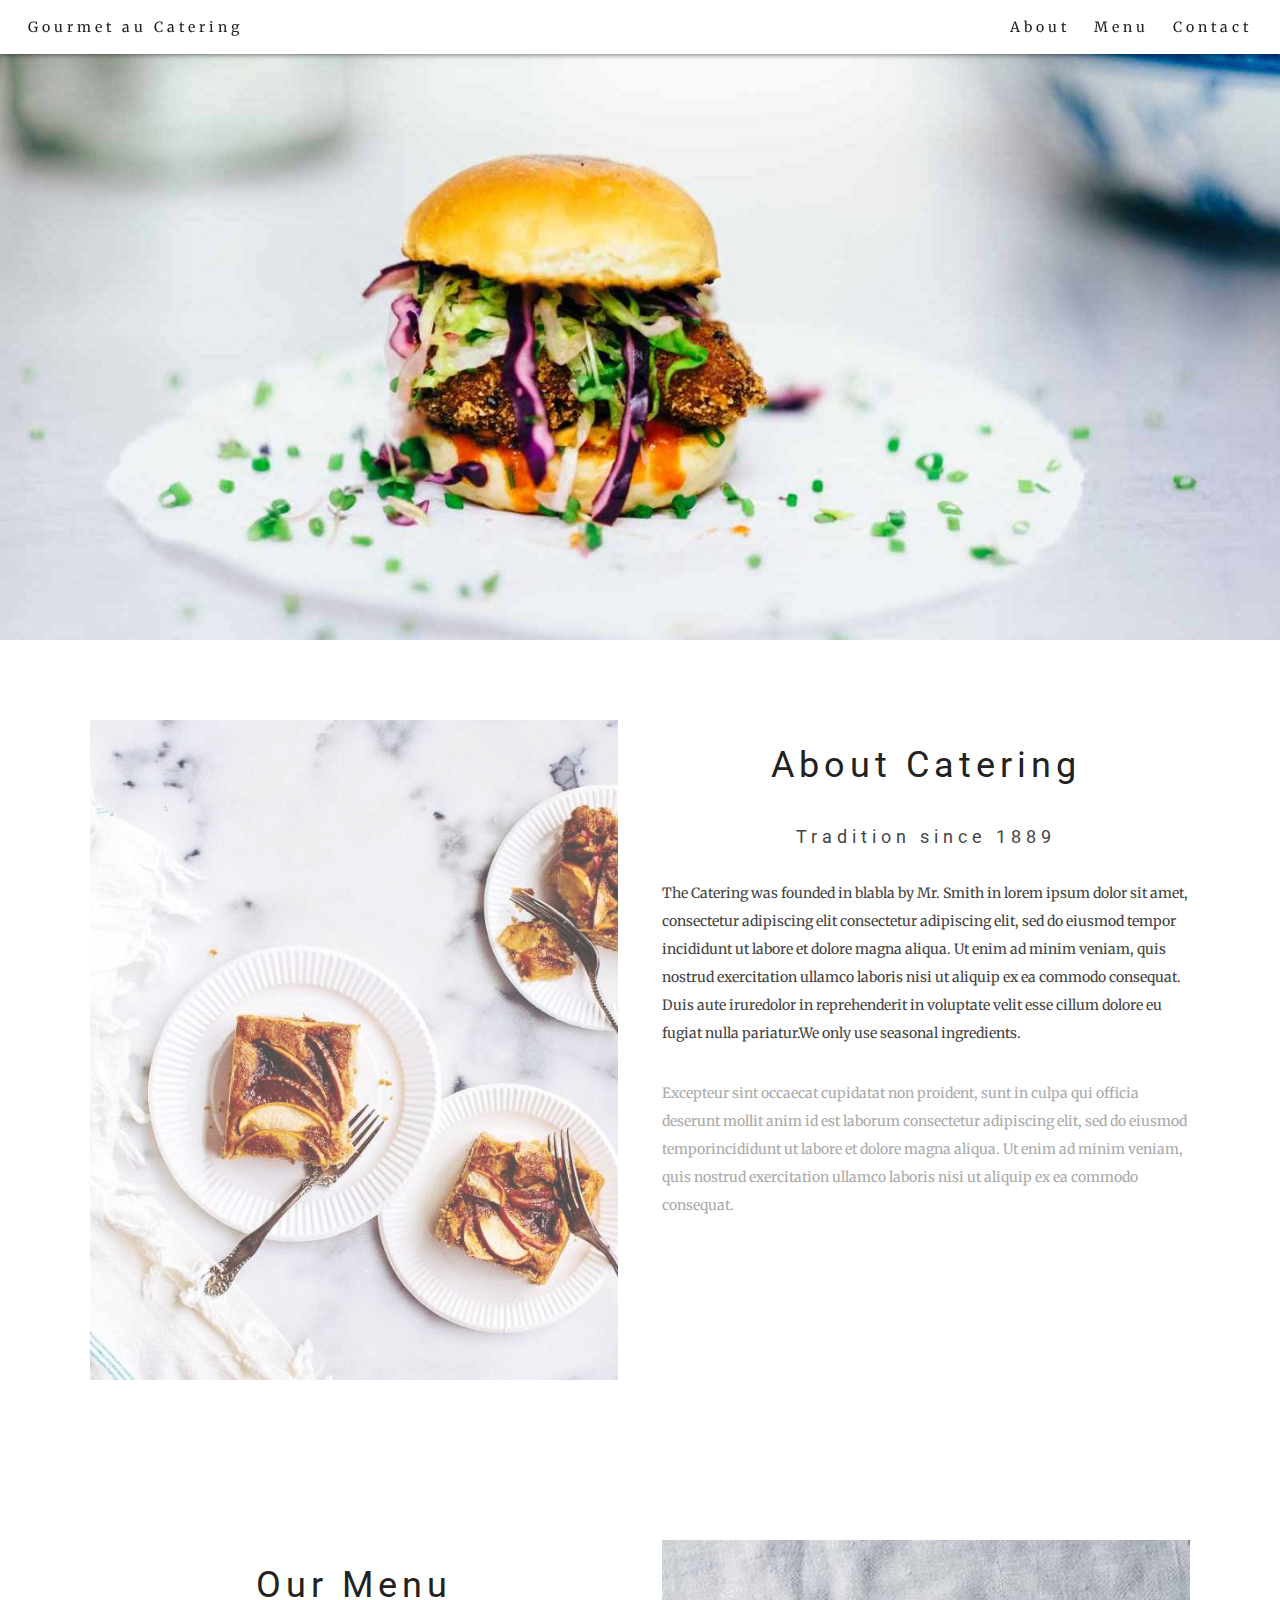
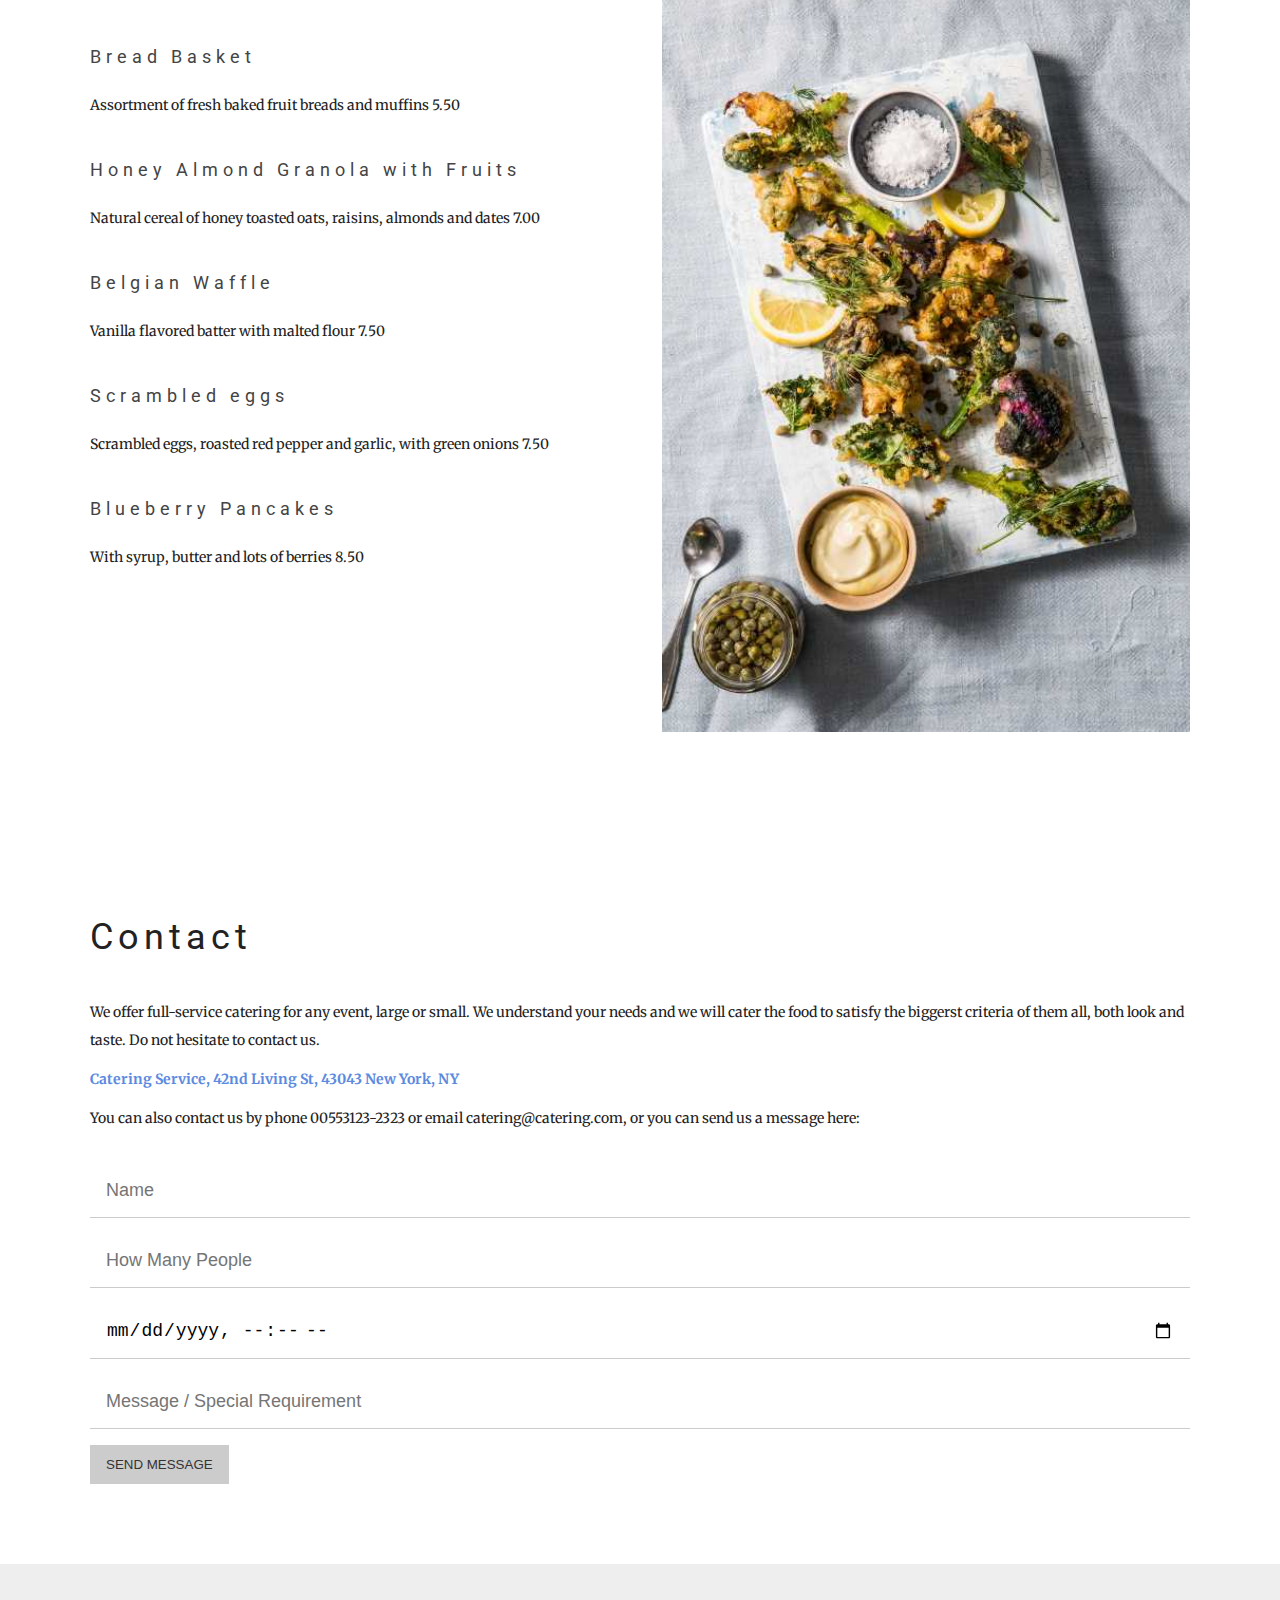
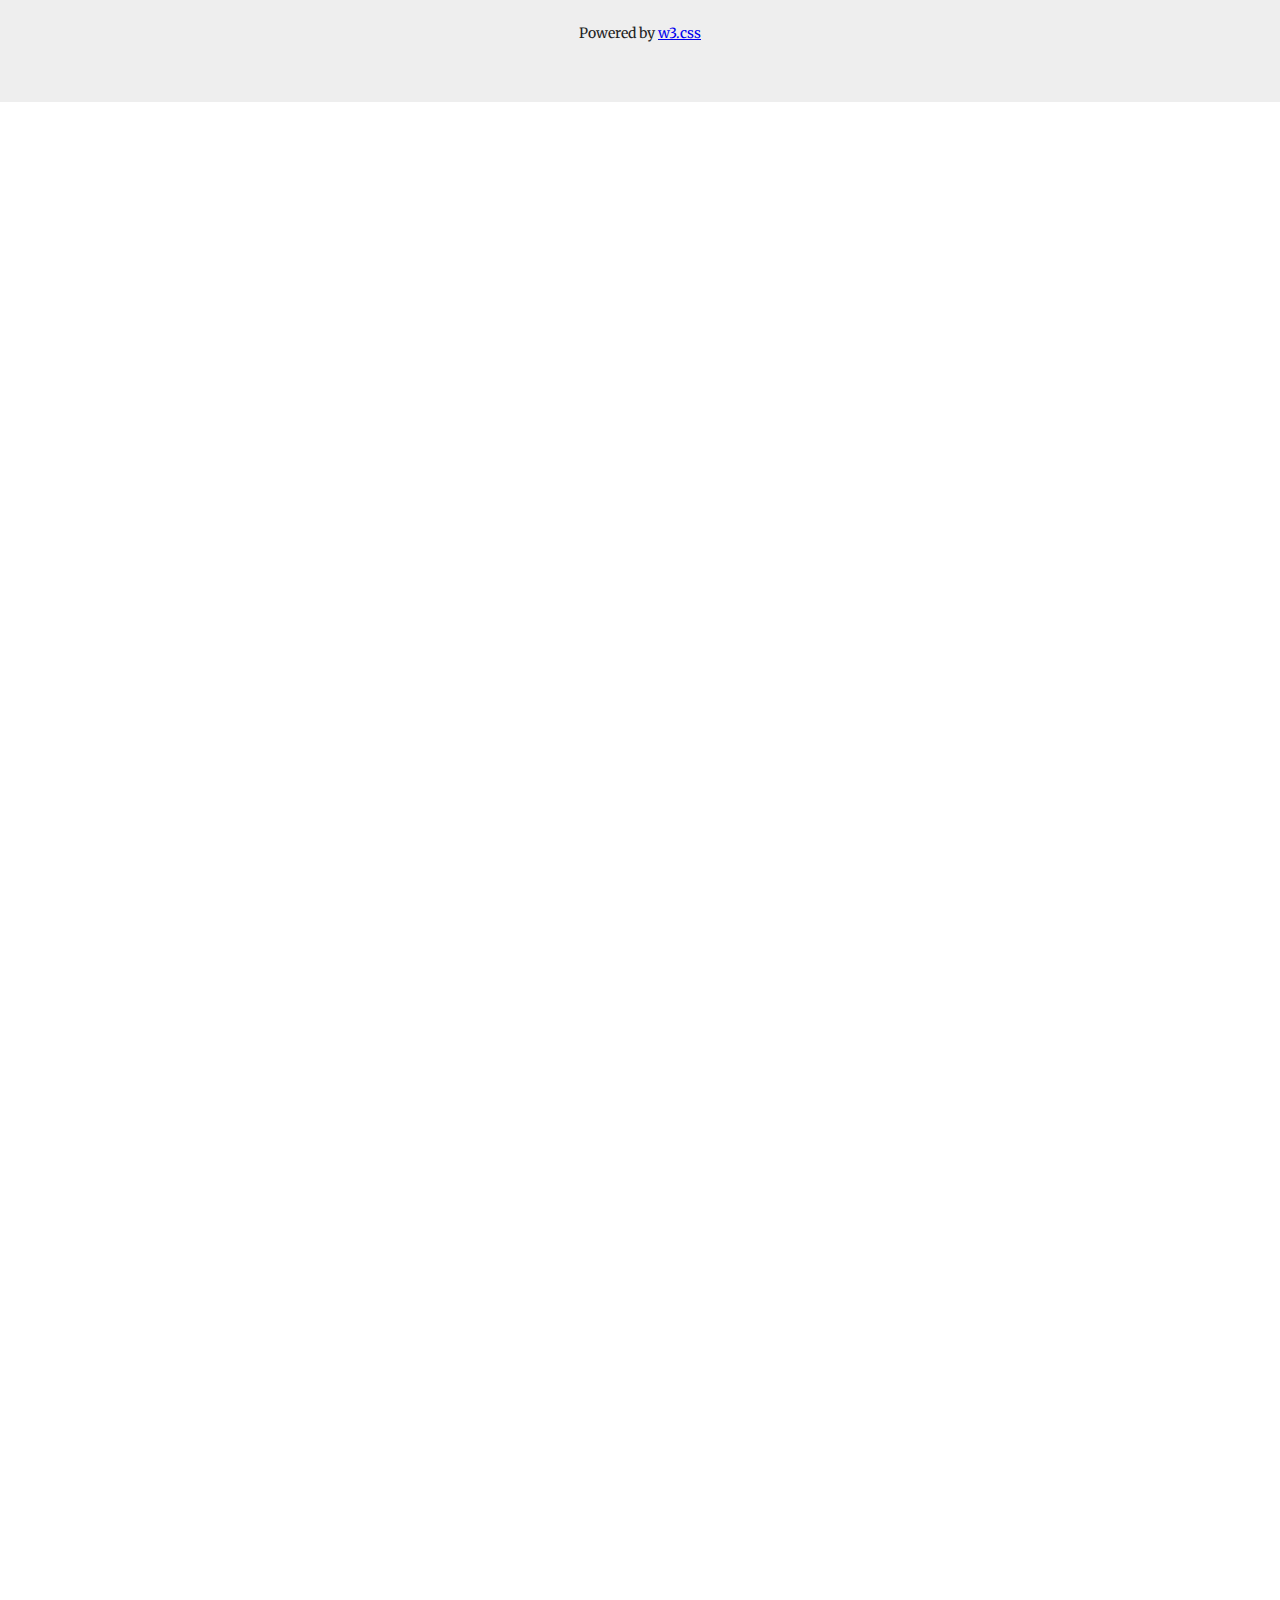
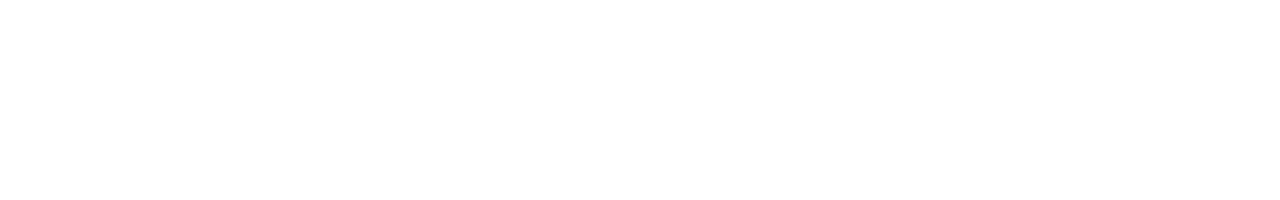
==== commit c2fb1d62: "완성" ====
--- a/index.html
+++ b/index.html
@@ -102,13 +102,14 @@
 				<input type="text" placeholder="How Many People">
 				<input type="datetime-local">
 				<input type="text" placeholder="Message / Special Requirement">
+				<button class="btn-white">SEND MESSAGE</button>
 			</form>
 		</div>
 	</section>
 
 	<!-- FOOTER -->
 	<footer>
-
+		Powered by <a href="https://w3schools.com" target="_blank">w3.css</a>
 	</footer>
 </body>
 
--- a/css/base.css
+++ b/css/base.css
@@ -69,22 +69,24 @@
 .btn-black {
 	background-color: #111;
 	color: #f1f1f1;
-	padding: 8px 12px;
+	padding: 12px 16px;
 	border: none;
+	cursor: pointer;
 }
 .btn-black:hover {
 	background-color: #f1f1f1;
 	color: #111;
 }
 
-.btn-black {
-	background-color: #111;
-	color: #f1f1f1;
-	padding: 8px 12px;
+.btn-white {
+	background-color: #ccc;
+	color: #333;
+	padding: 12px 16px;
 	border: none;
+	cursor: pointer;
 }
-.btn-black:hover {
-	background-color: #f1f1f1;
-	color: #111;
+.btn-white:hover {
+	background-color: #333;
+	color: #ccc
 }
 
--- a/css/index.css
+++ b/css/index.css
@@ -90,6 +90,9 @@
 }
 
 /* SECTION - CONTACT */
+.contact-wrap {
+	padding: 80px 0;
+}
 .contact-wrap input {
 	display: block;
 	width: 100%;
@@ -101,4 +104,9 @@
 	outline: none;
 }
 
-/* FOOTER */+/* FOOTER */
+footer {
+	background-color: #eee;
+	text-align: center;
+	padding: 60px 0;
+}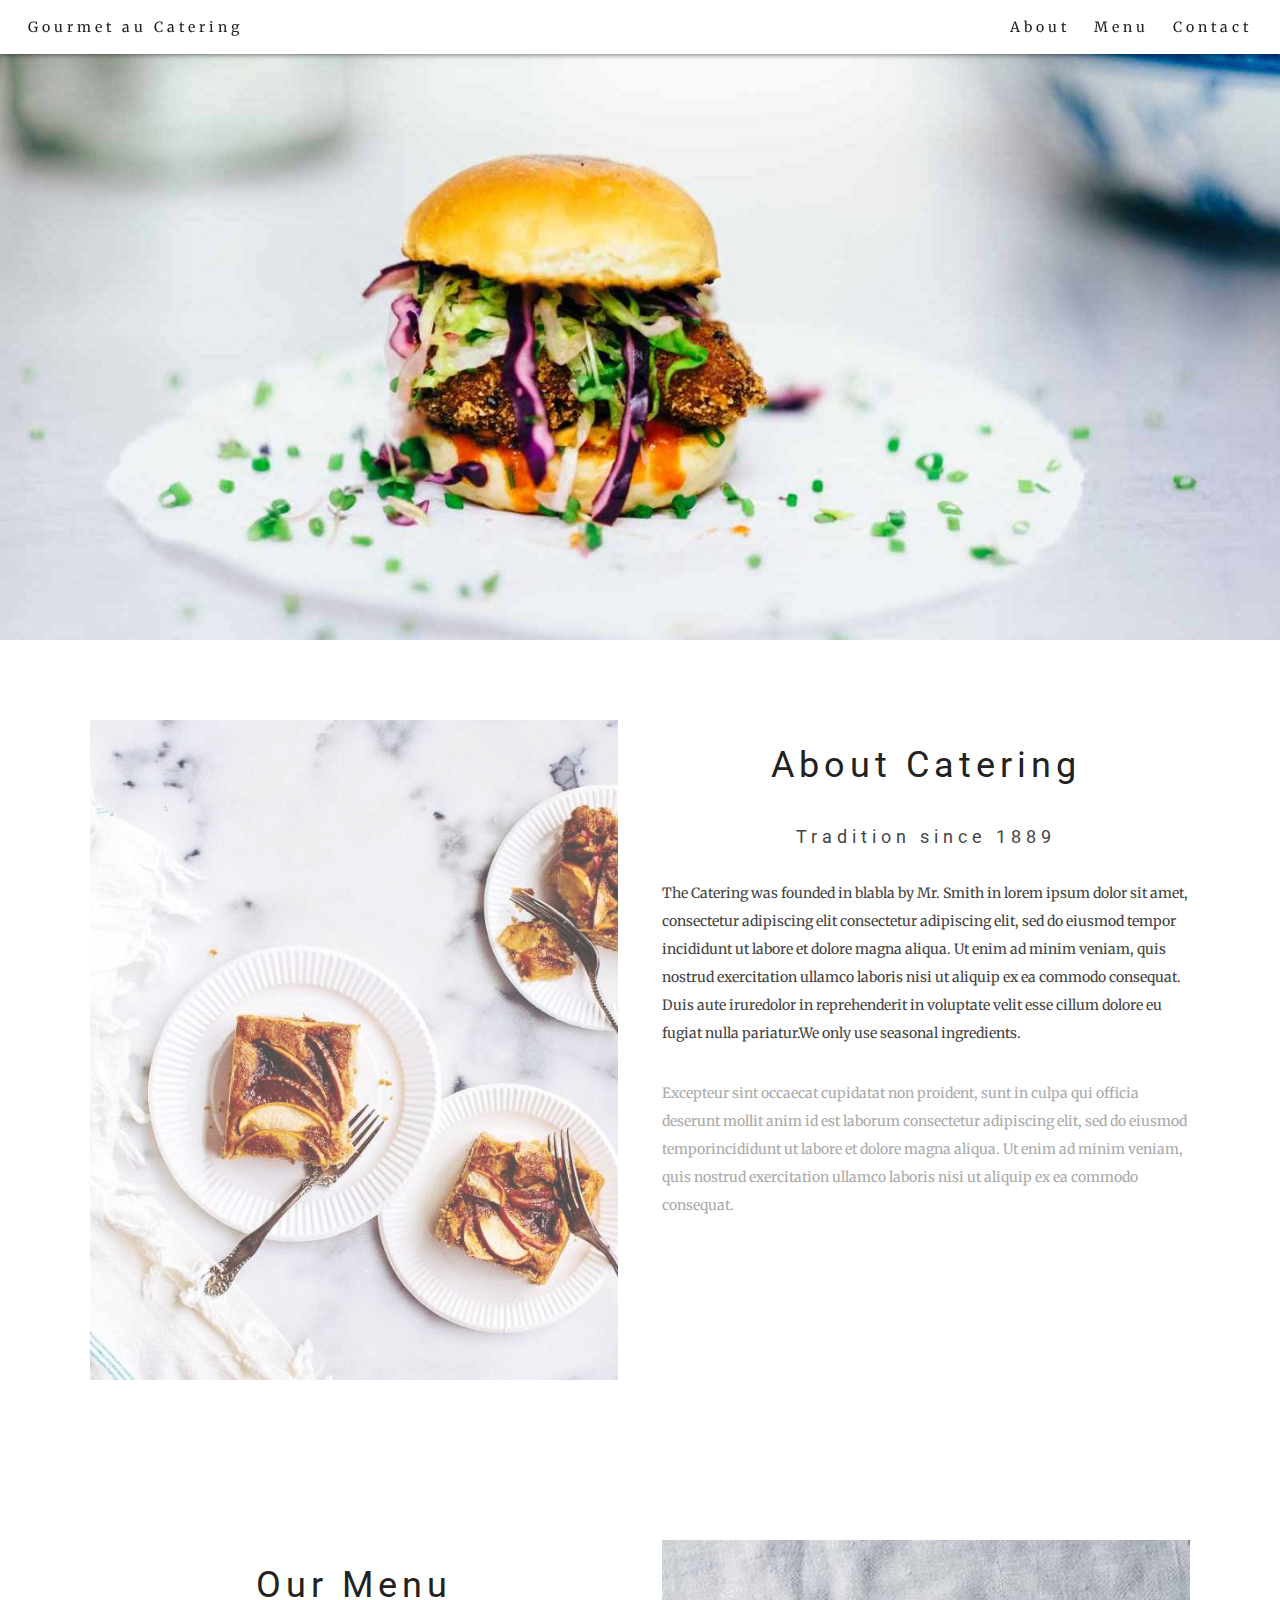
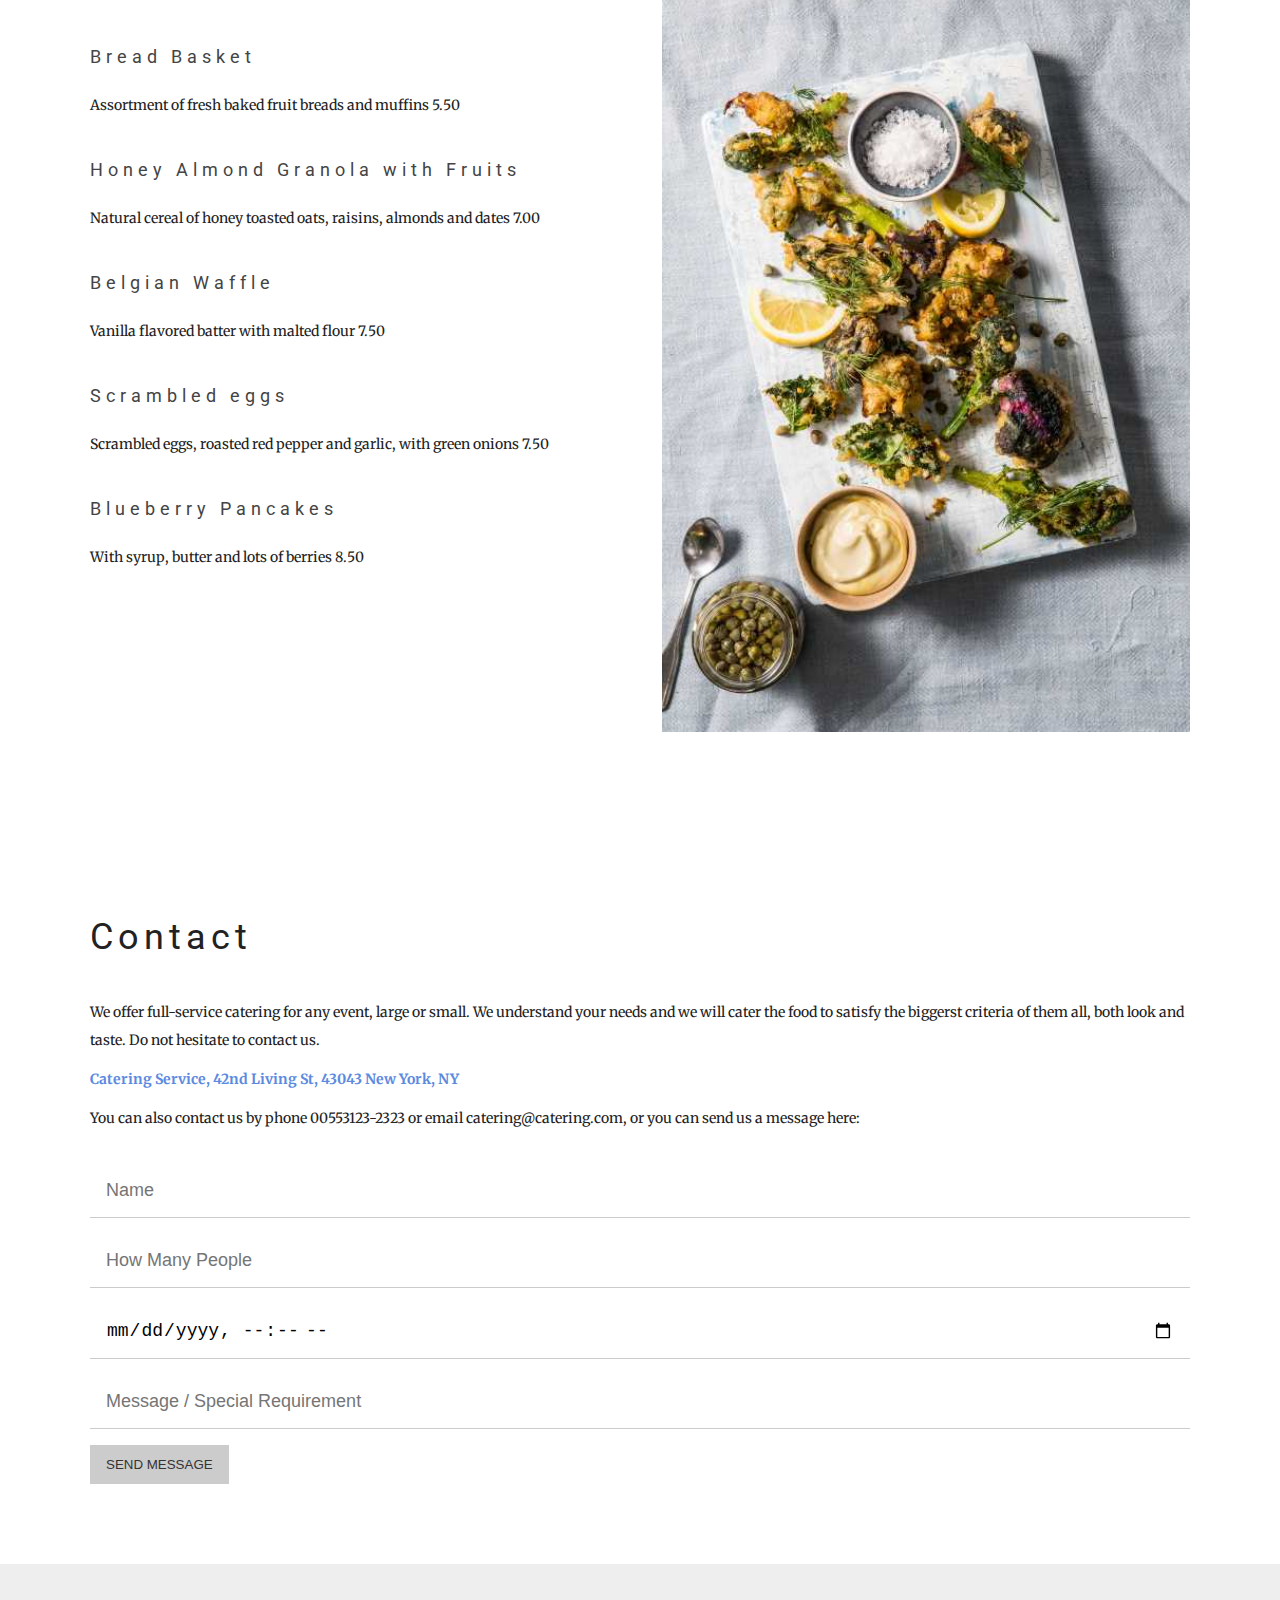
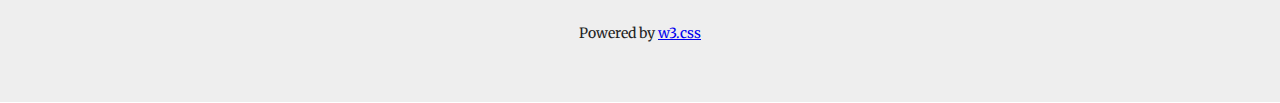
==== commit e61143e6: "반응형 완료" ====
--- a/index.html
+++ b/index.html
@@ -14,7 +14,6 @@
 </head>
 
 <body>
-
 	<!-- HEADER -->
 	<header class="clear">
 		<div class="logo fl">
@@ -35,10 +34,10 @@
 	<!-- ABOUT -->
 	<section class="about-wrap">
 		<div class="wrap clear">
-			<div class="fl">
+			<div class="fl about-img">
 				<img src="./img/tablesetting2.jpg" alt="그림" class="img">
 			</div>
-			<div class="fr">
+			<div class="fr about-cont">
 				<h2>About Catering</h2>
 				<h3>Tradition since 1889</h3>
 				<p class="grey-darker">The Catering was founded in blabla by Mr. Smith in lorem ipsum dolor sit amet,
--- a/css/index.css
+++ b/css/index.css
@@ -3,7 +3,6 @@
 	font-family: 'Merriweather', serif;
 	font-size: 14px;
 	color: #222;
-	height: 5000px;
 }
 
 .wrap {
@@ -91,7 +90,7 @@
 
 /* SECTION - CONTACT */
 .contact-wrap {
-	padding: 80px 0;
+	padding: 80px 2%;
 }
 .contact-wrap input {
 	display: block;
@@ -109,4 +108,28 @@
 	background-color: #eee;
 	text-align: center;
 	padding: 60px 0;
+}
+
+@media screen and (max-width: 992px) {
+	
+}
+
+@media screen and (max-width: 768px) {
+	.nav-wrap {
+		display: none;
+	}
+	.menu-wrap > .wrap > div {
+		width: 96%;
+		margin: 0 2%;
+	}
+}
+
+@media screen and (max-width: 480px) {
+	.about-wrap .about-img {
+		display: none;
+	}
+	.about-wrap > .wrap > div {
+		width: 100%;
+		padding: 0 2%;
+	}
 }